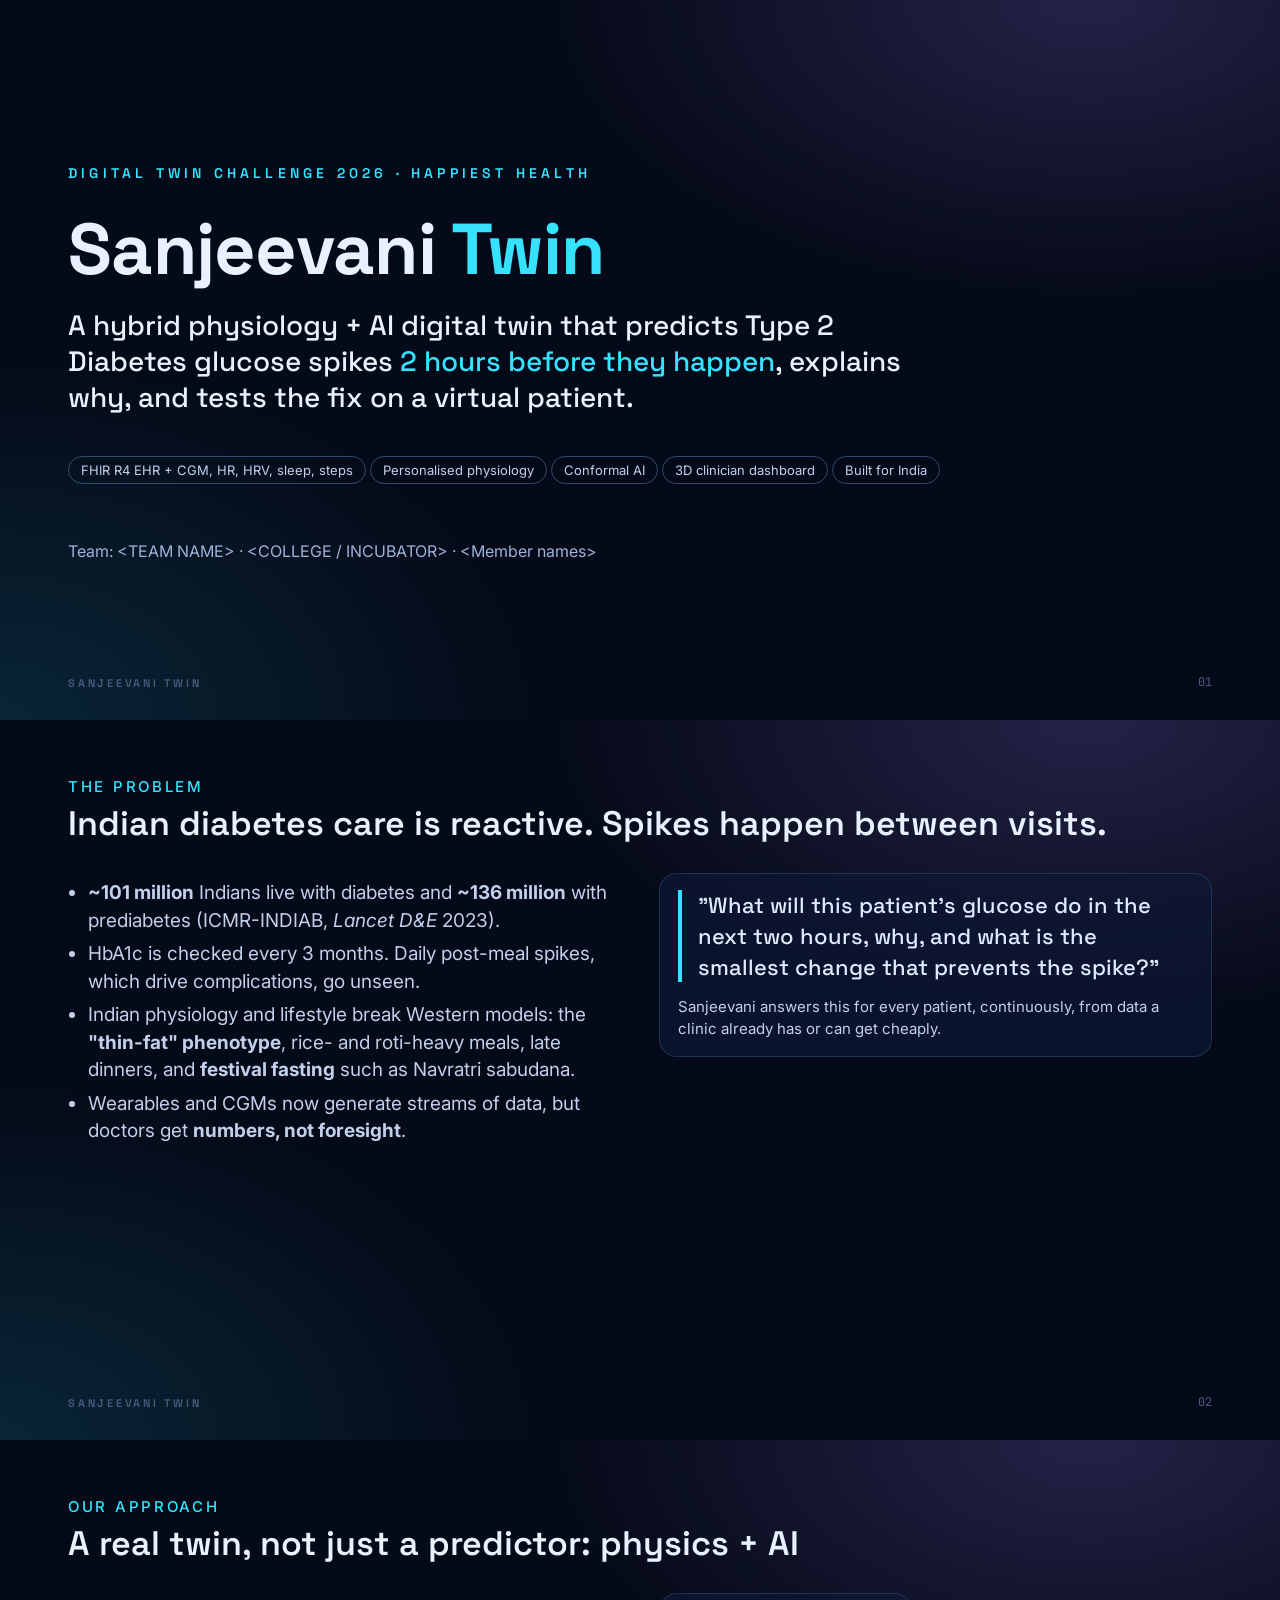
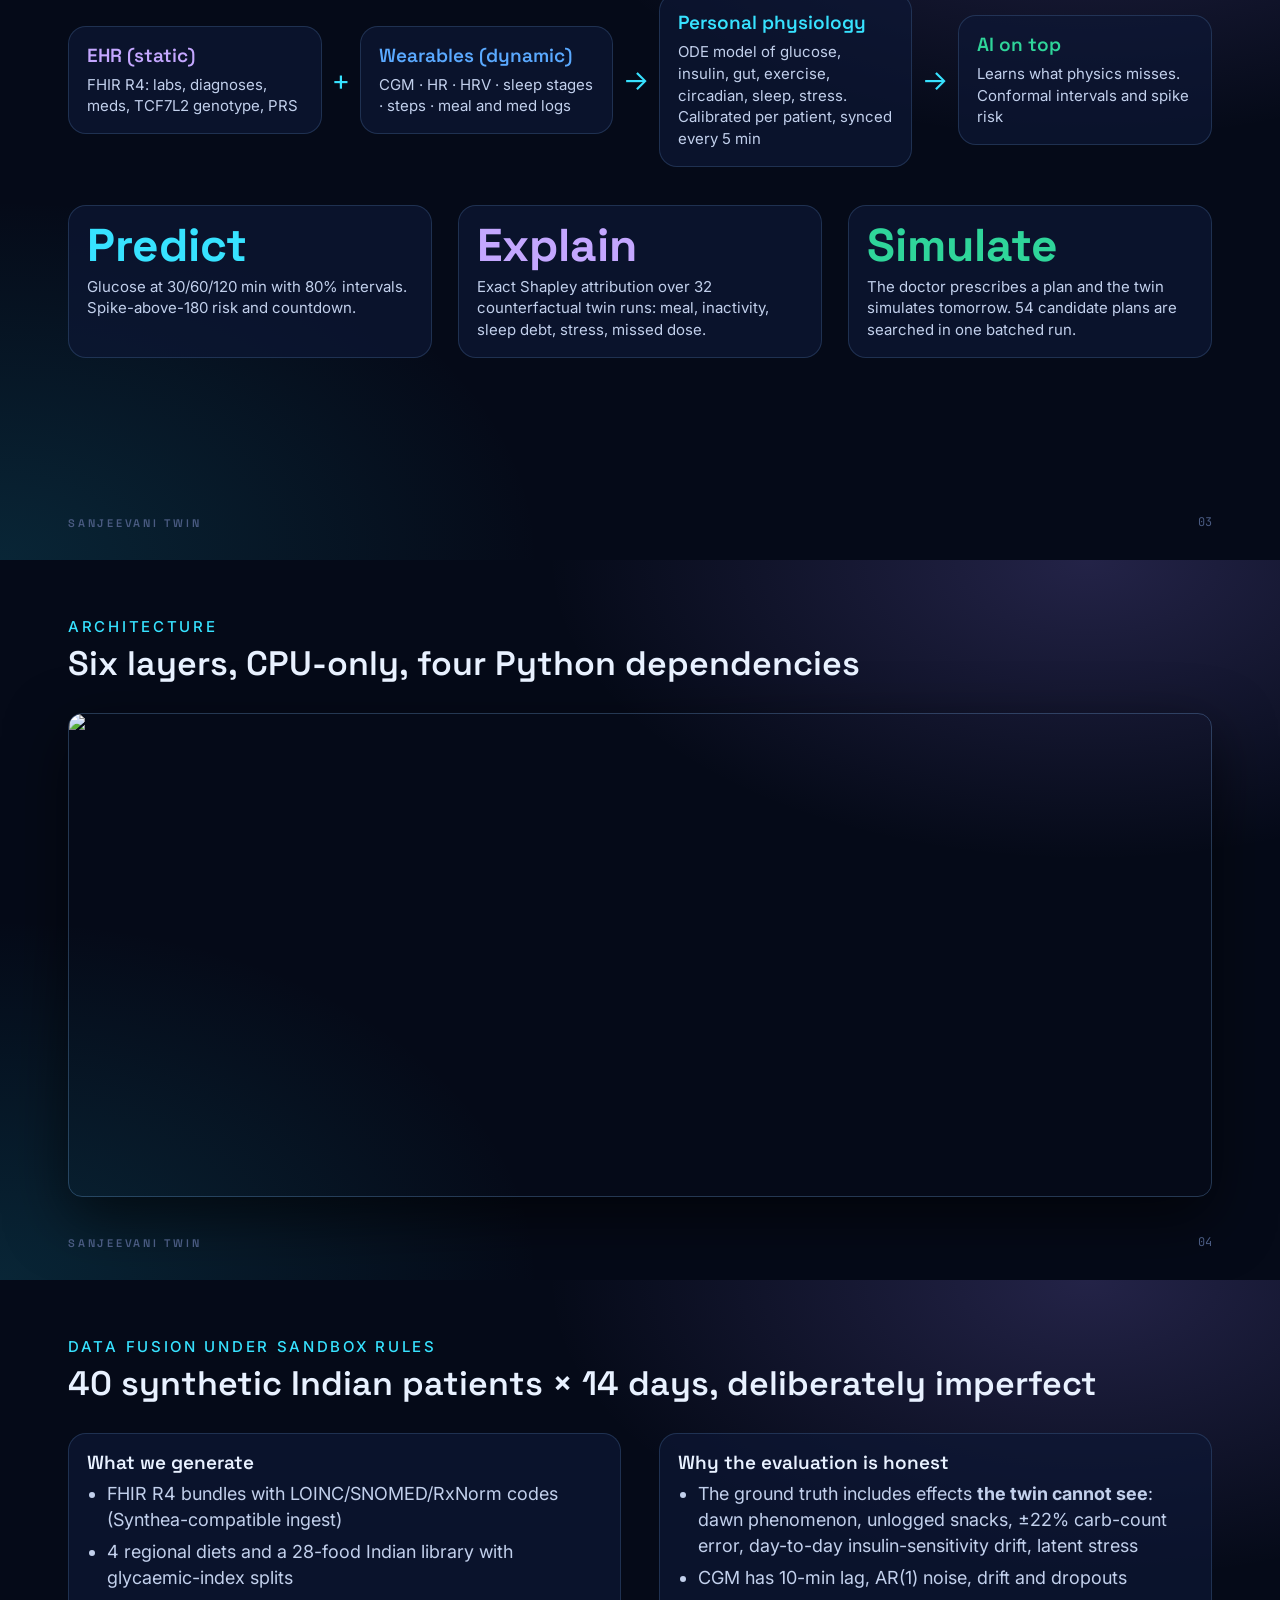
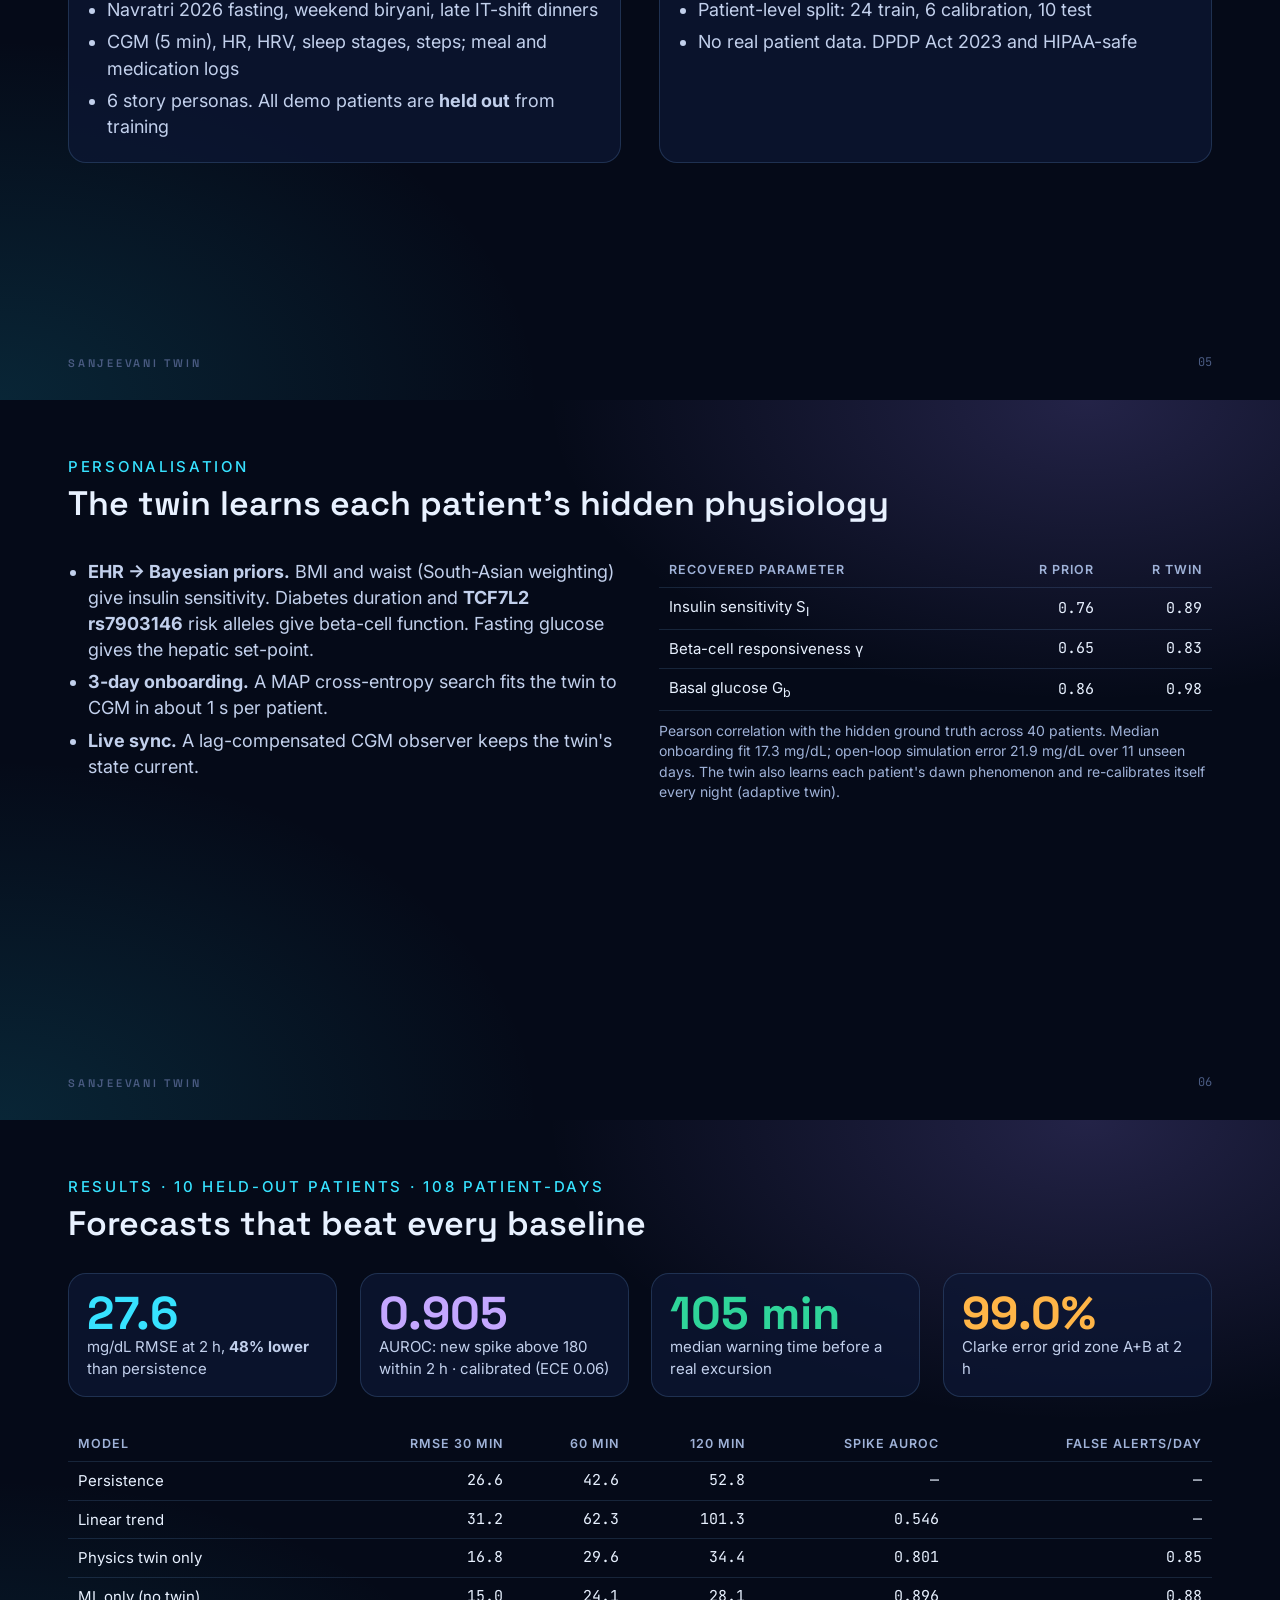
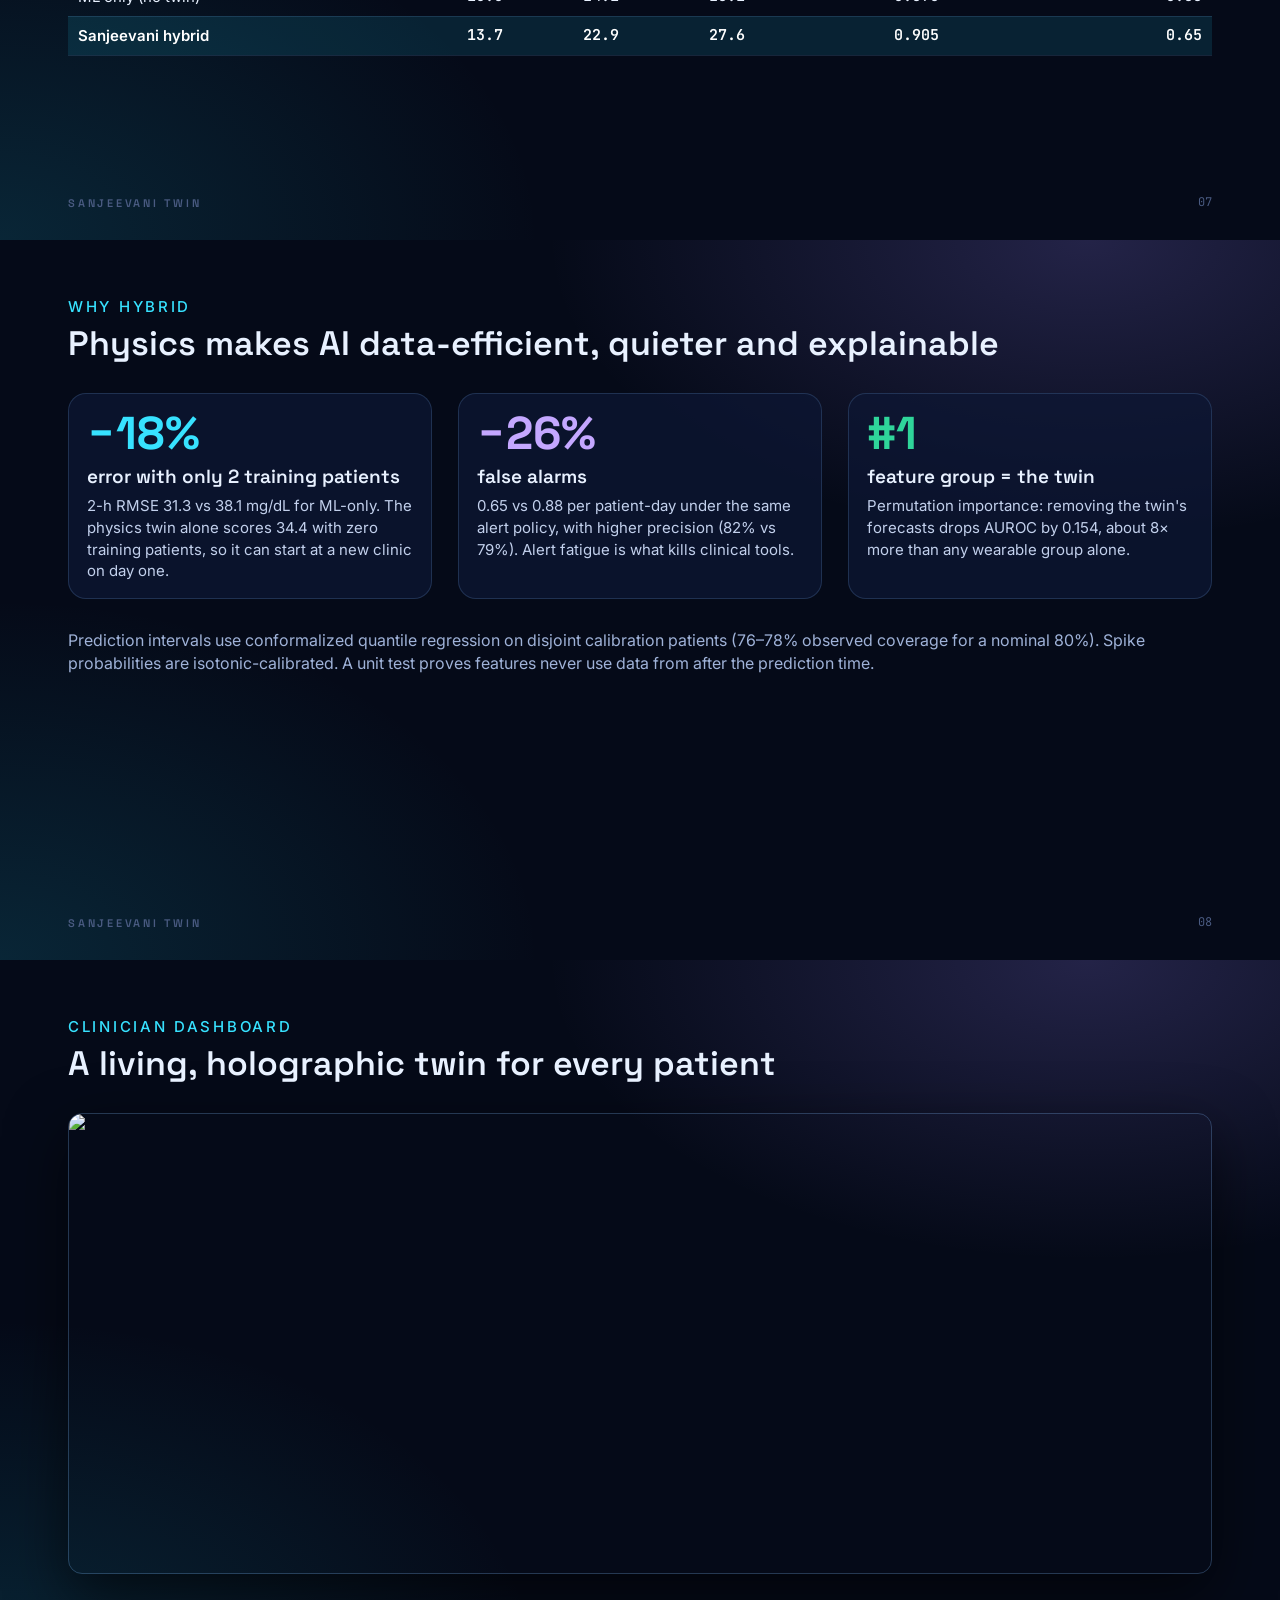
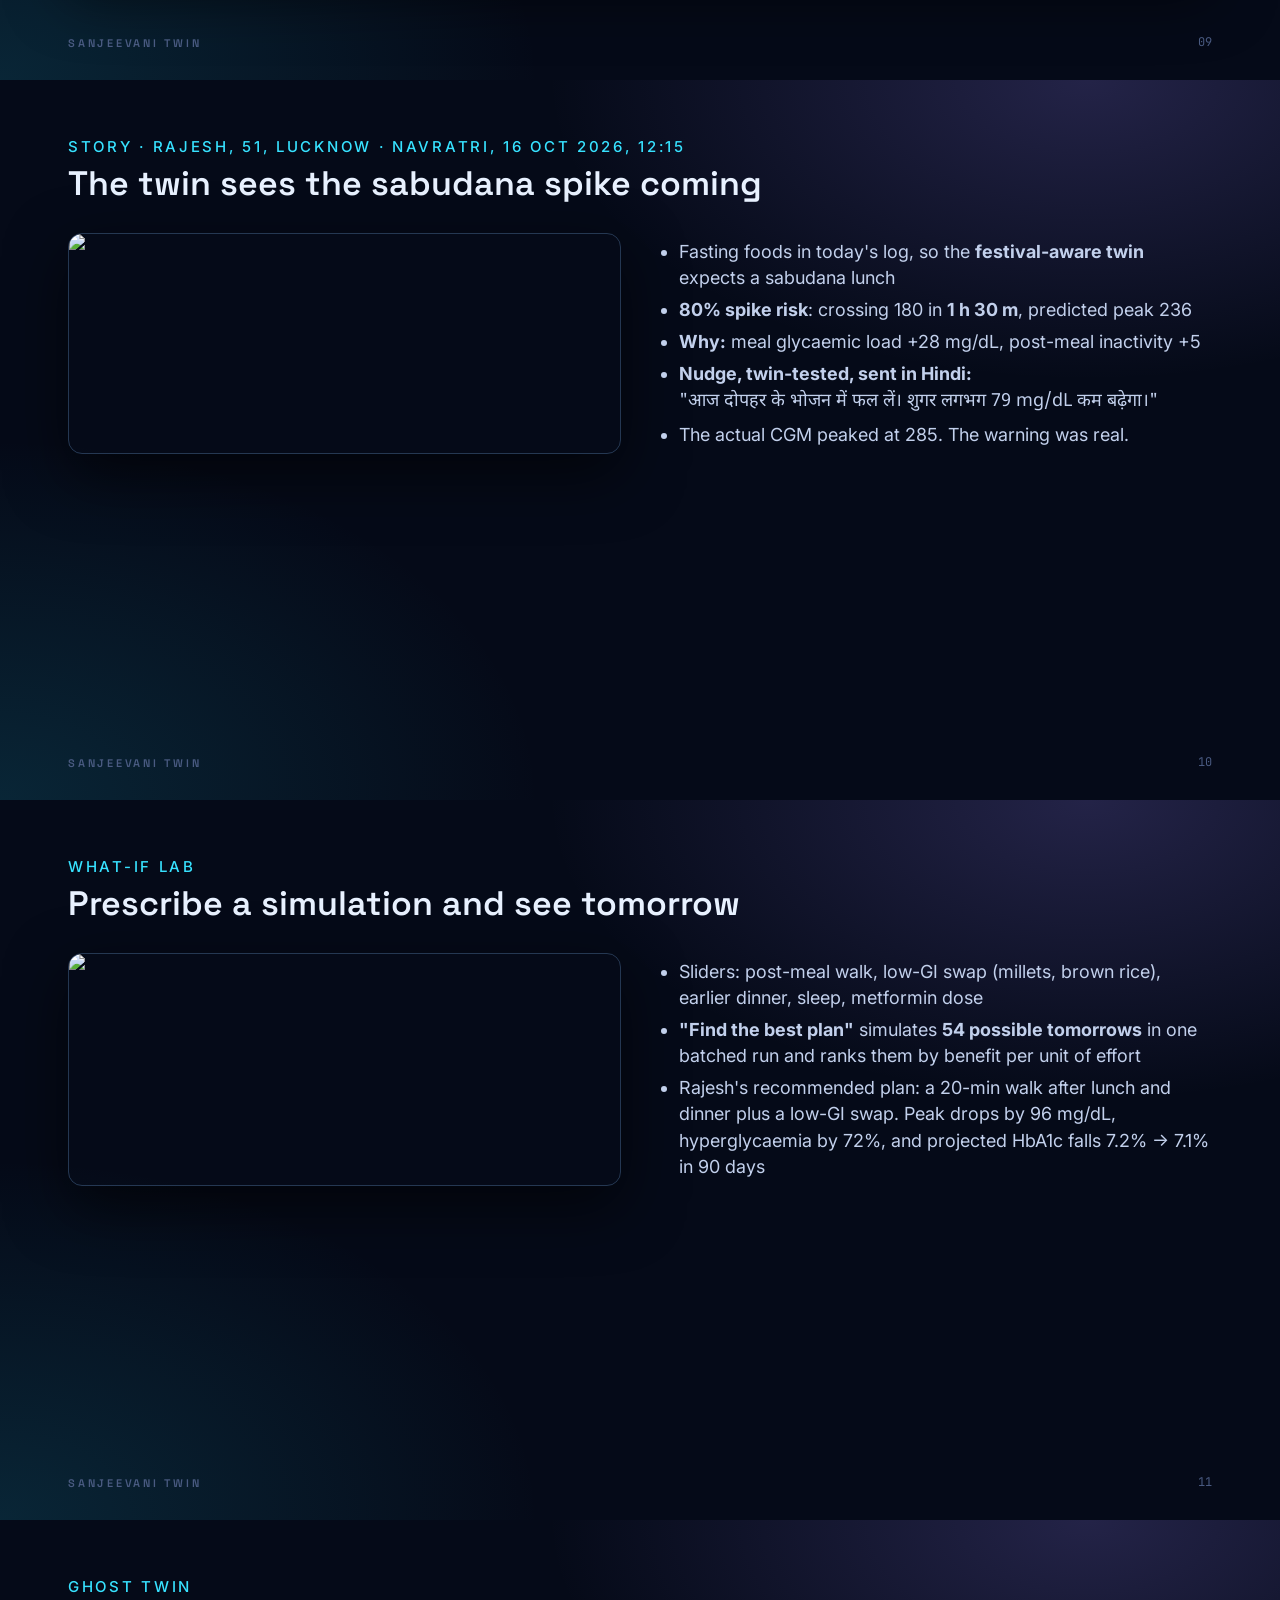
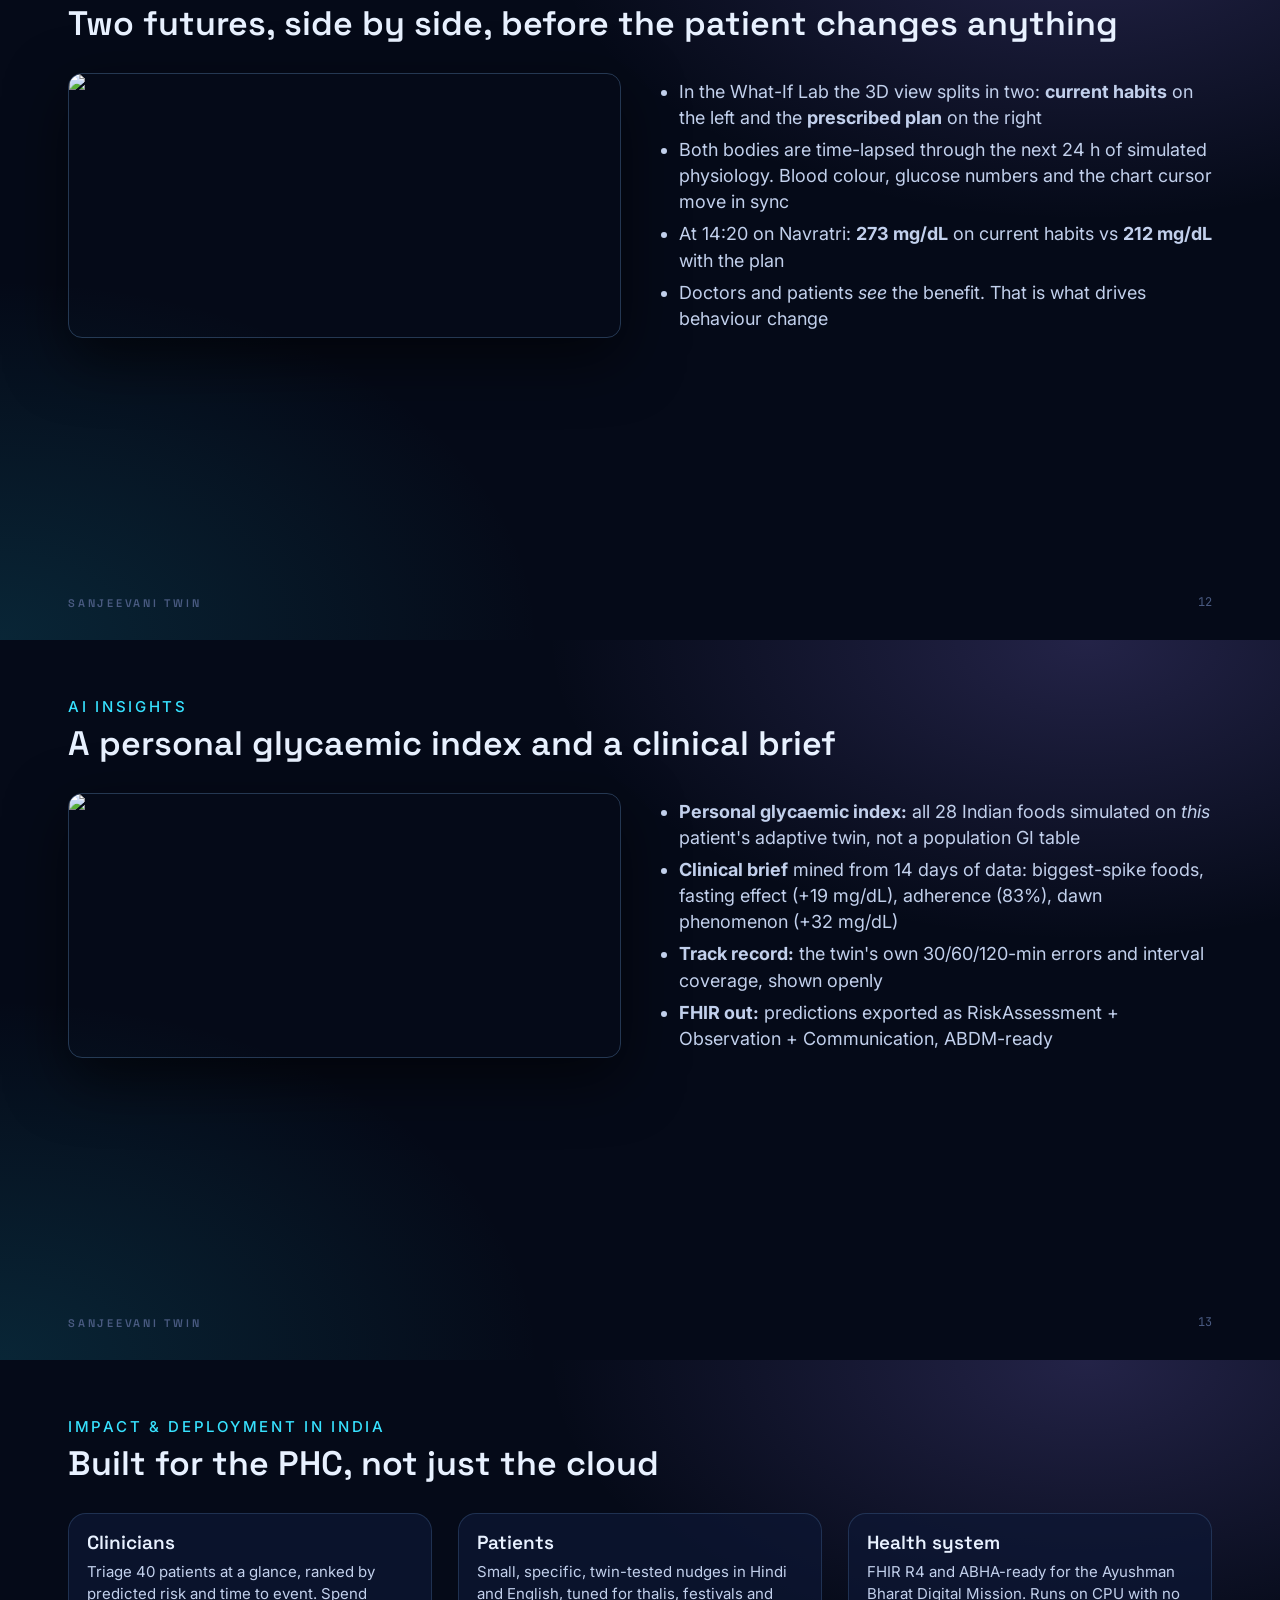
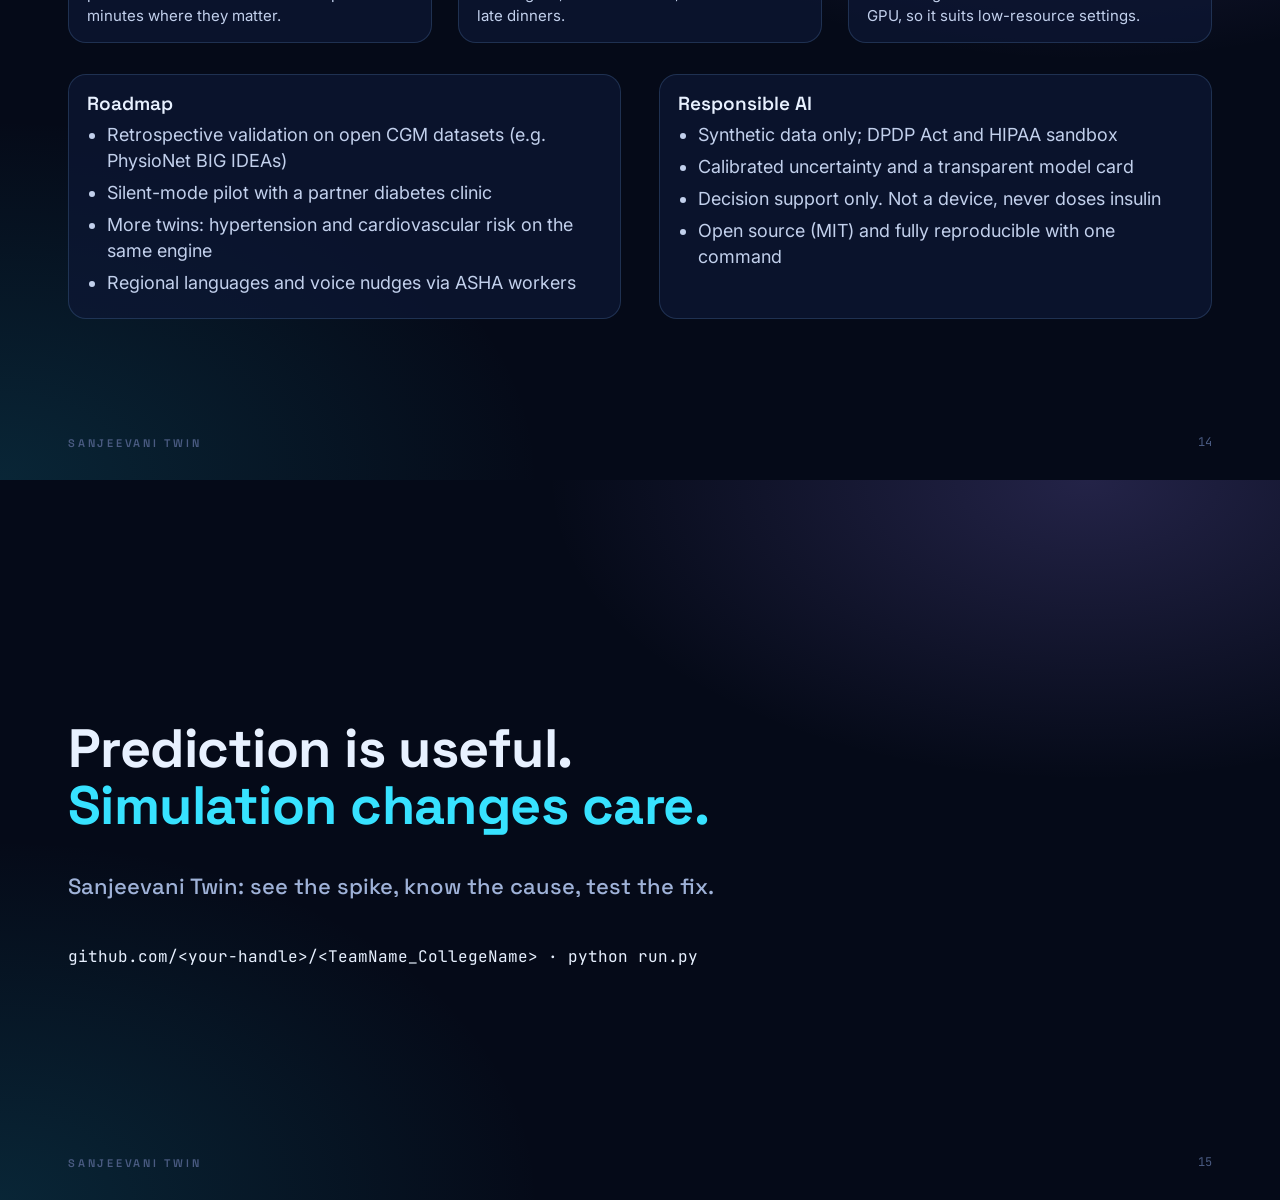
==== docs/src/presentation.html @ 16a36012 "Sanjeevani Twin: physiology twin, hybrid AI, 3D clinician dashboard, tests" ====
<!doctype html>
<html lang="en">
<head>
<meta charset="utf-8">
<title>Sanjeevani Twin: Presentation</title>
<link href="https://fonts.googleapis.com/css2?family=Inter:wght@400;500;600;700&family=Space+Grotesk:wght@400;500;600;700&family=JetBrains+Mono:wght@400;600&family=Noto+Sans+Devanagari:wght@500&display=swap" rel="stylesheet">
<style>
  @page { size: 338.67mm 190.5mm; margin: 0; }
  * { box-sizing: border-box; -webkit-print-color-adjust: exact; print-color-adjust: exact; }
  body { margin: 0; background: #050a18; color: #e8f1ff; font: 18px/1.45 Inter, sans-serif; }
  .slide { width: 338.67mm; height: 190.5mm; padding: 15mm 18mm 13mm; position: relative; overflow: hidden; page-break-after: always;
    background: radial-gradient(900px 500px at 85% 0%, rgba(143,124,240,.22), transparent 60%), radial-gradient(900px 600px at 0% 100%, rgba(26,163,192,.18), transparent 60%), #050a18; }
  .slide::after { content: attr(data-n); position: absolute; right: 18mm; bottom: 8mm; font: 12px "JetBrains Mono"; color: #4a5b82; }
  .slide::before { content: "SANJEEVANI TWIN"; position: absolute; left: 18mm; bottom: 8mm; font: 600 11px "Space Grotesk"; letter-spacing: .25em; color: #4a5b82; }
  h1 { font: 700 54px/1.05 "Space Grotesk"; margin: 0; letter-spacing: -.01em; }
  h2 { font: 600 34px/1.15 "Space Grotesk"; margin: 0 0 8mm; }
  h2 small { display: block; font: 500 15px Inter; color: #37e2ff; letter-spacing: .18em; text-transform: uppercase; margin-bottom: 8px; }
  .accent { color: #37e2ff; }
  .muted { color: #9fb2d8; }
  .grid2 { display: grid; grid-template-columns: 1fr 1fr; gap: 10mm; }
  .grid3 { display: grid; grid-template-columns: repeat(3, 1fr); gap: 7mm; }
  .grid4 { display: grid; grid-template-columns: repeat(4, 1fr); gap: 6mm; }
  .card { border: 1px solid rgba(130,190,255,.18); border-radius: 18px; padding: 16px 18px; background: rgba(13,24,54,.7); }
  .card h3 { margin: 0 0 6px; font: 600 19px "Space Grotesk"; }
  .card p { margin: 0; color: #c2d0ec; font-size: 15px; }
  .big { font: 700 46px/1 "Space Grotesk"; color: #37e2ff; }
  .big.p { color: #c4a7ff; } .big.g { color: #2fd59a; } .big.a { color: #ffb547; }
  ul.clean { margin: 0; padding-left: 20px; color: #c2d0ec; }
  ul.clean li { margin: 6px 0; }
  img.shot { width: 100%; border-radius: 14px; border: 1px solid rgba(130,190,255,.25); box-shadow: 0 20px 60px rgba(0,0,0,.6); display: block; }
  table { width: 100%; border-collapse: collapse; font-size: 15px; }
  th, td { padding: 8px 10px; border-bottom: 1px solid rgba(130,190,255,.15); text-align: right; }
  th:first-child, td:first-child { text-align: left; }
  th { color: #9fb2d8; font-weight: 600; font-size: 12.5px; letter-spacing: .08em; text-transform: uppercase; }
  td { font-family: "JetBrains Mono"; }
  td:first-child { font-family: Inter; }
  tr.ours td { background: rgba(26,163,192,.16); color: #fff; font-weight: 600; }
  .pill { display: inline-block; border: 1px solid rgba(130,190,255,.35); border-radius: 99px; padding: 4px 12px; font-size: 13px; margin: 3px 4px 3px 0; color: #c2d0ec; }
  .quote { font: 500 22px/1.4 "Space Grotesk"; border-left: 4px solid #37e2ff; padding-left: 16px; color: #dfe9ff; }
  .hi { font-family: "Noto Sans Devanagari"; }
  .flow { display: flex; align-items: center; gap: 10px; }
  .flow .card { flex: 1; }
  .flow .ar { color: #37e2ff; font-size: 28px; }
</style>
</head>
<body>

<section class="slide" data-n="01" style="display:flex;flex-direction:column;justify-content:center">
  <div class="muted" style="letter-spacing:.3em;font:600 14px 'Space Grotesk';color:#37e2ff">DIGITAL TWIN CHALLENGE 2026 · HAPPIEST HEALTH</div>
  <h1 style="margin-top:8mm;font-size:72px">Sanjeevani <span class="accent">Twin</span></h1>
  <div style="font:500 28px 'Space Grotesk';margin-top:5mm;max-width:230mm">A hybrid physiology + AI digital twin that predicts Type 2 Diabetes glucose spikes <span class="accent">2 hours before they happen</span>, explains why, and tests the fix on a virtual patient.</div>
  <div style="margin-top:10mm"><span class="pill">FHIR R4 EHR + CGM, HR, HRV, sleep, steps</span><span class="pill">Personalised physiology</span><span class="pill">Conformal AI</span><span class="pill">3D clinician dashboard</span><span class="pill">Built for India</span></div>
  <div class="muted" style="margin-top:14mm;font-size:16px">Team: &lt;TEAM NAME&gt; · &lt;COLLEGE / INCUBATOR&gt; · &lt;Member names&gt;</div>
</section>

<section class="slide" data-n="02">
  <h2><small>The problem</small>Indian diabetes care is reactive. Spikes happen between visits.</h2>
  <div class="grid2">
    <div>
      <ul class="clean" style="font-size:19px">
        <li><b>~101 million</b> Indians live with diabetes and <b>~136 million</b> with prediabetes (ICMR-INDIAB, <i>Lancet D&amp;E</i> 2023).</li>
        <li>HbA1c is checked every 3 months. Daily post-meal spikes, which drive complications, go unseen.</li>
        <li>Indian physiology and lifestyle break Western models: the <b>"thin-fat" phenotype</b>, rice- and roti-heavy meals, late dinners, and <b>festival fasting</b> such as Navratri sabudana.</li>
        <li>Wearables and CGMs now generate streams of data, but doctors get <b>numbers, not foresight</b>.</li>
      </ul>
    </div>
    <div class="card" style="align-self:start">
      <div class="quote">"What will this patient's glucose do in the next two hours, why, and what is the smallest change that prevents the spike?"</div>
      <p style="margin-top:14px">Sanjeevani answers this for every patient, continuously, from data a clinic already has or can get cheaply.</p>
    </div>
  </div>
</section>

<section class="slide" data-n="03">
  <h2><small>Our approach</small>A real twin, not just a predictor: physics + AI</h2>
  <div class="flow">
    <div class="card"><h3 style="color:#c4a7ff">EHR (static)</h3><p>FHIR R4: labs, diagnoses, meds, TCF7L2 genotype, PRS</p></div><div class="ar">+</div>
    <div class="card"><h3 style="color:#5aa9ff">Wearables (dynamic)</h3><p>CGM · HR · HRV · sleep stages · steps · meal and med logs</p></div><div class="ar">→</div>
    <div class="card"><h3 style="color:#37e2ff">Personal physiology</h3><p>ODE model of glucose, insulin, gut, exercise, circadian, sleep, stress. Calibrated per patient, synced every 5 min</p></div><div class="ar">→</div>
    <div class="card"><h3 style="color:#2fd59a">AI on top</h3><p>Learns what physics misses. Conformal intervals and spike risk</p></div>
  </div>
  <div class="grid3" style="margin-top:10mm">
    <div class="card"><div class="big">Predict</div><p style="margin-top:8px">Glucose at 30/60/120 min with 80% intervals. Spike-above-180 risk and countdown.</p></div>
    <div class="card"><div class="big p">Explain</div><p style="margin-top:8px">Exact Shapley attribution over 32 counterfactual twin runs: meal, inactivity, sleep debt, stress, missed dose.</p></div>
    <div class="card"><div class="big g">Simulate</div><p style="margin-top:8px">The doctor prescribes a plan and the twin simulates tomorrow. 54 candidate plans are searched in one batched run.</p></div>
  </div>
</section>

<section class="slide" data-n="04">
  <h2><small>Architecture</small>Six layers, CPU-only, four Python dependencies</h2>
  <img class="shot" src="../images/architecture.png" style="height:128mm;width:auto;margin:0 auto">
</section>

<section class="slide" data-n="05">
  <h2><small>Data fusion under sandbox rules</small>40 synthetic Indian patients × 14 days, deliberately imperfect</h2>
  <div class="grid2">
    <div class="card"><h3>What we generate</h3><ul class="clean">
      <li>FHIR R4 bundles with LOINC/SNOMED/RxNorm codes (Synthea-compatible ingest)</li>
      <li>4 regional diets and a 28-food Indian library with glycaemic-index splits</li>
      <li>Navratri 2026 fasting, weekend biryani, late IT-shift dinners</li>
      <li>CGM (5 min), HR, HRV, sleep stages, steps; meal and medication logs</li>
      <li>6 story personas. All demo patients are <b>held out</b> from training</li></ul></div>
    <div class="card"><h3>Why the evaluation is honest</h3><ul class="clean">
      <li>The ground truth includes effects <b>the twin cannot see</b>: dawn phenomenon, unlogged snacks, ±22% carb-count error, day-to-day insulin-sensitivity drift, latent stress</li>
      <li>CGM has 10-min lag, AR(1) noise, drift and dropouts</li>
      <li>Patient-level split: 24 train, 6 calibration, 10 test</li>
      <li>No real patient data. DPDP Act 2023 and HIPAA-safe</li></ul></div>
  </div>
</section>

<section class="slide" data-n="06">
  <h2><small>Personalisation</small>The twin learns each patient's hidden physiology</h2>
  <div class="grid2">
    <div>
      <ul class="clean" style="font-size:18px">
        <li><b>EHR → Bayesian priors.</b> BMI and waist (South-Asian weighting) give insulin sensitivity. Diabetes duration and <b>TCF7L2 rs7903146</b> risk alleles give beta-cell function. Fasting glucose gives the hepatic set-point.</li>
        <li><b>3-day onboarding.</b> A MAP cross-entropy search fits the twin to CGM in about 1 s per patient.</li>
        <li><b>Live sync.</b> A lag-compensated CGM observer keeps the twin's state current.</li>
      </ul>
    </div>
    <div>
      <table><thead><tr><th>Recovered parameter</th><th>r prior</th><th>r twin</th></tr></thead><tbody>
        <tr><td>Insulin sensitivity S<sub>I</sub></td><td>0.76</td><td>0.89</td></tr>
        <tr><td>Beta-cell responsiveness γ</td><td>0.65</td><td>0.83</td></tr>
        <tr><td>Basal glucose G<sub>b</sub></td><td>0.86</td><td>0.98</td></tr></tbody></table>
      <p class="muted" style="font-size:14px;margin-top:10px">Pearson correlation with the hidden ground truth across 40 patients. Median onboarding fit 17.3 mg/dL; open-loop simulation error 21.9 mg/dL over 11 unseen days. The twin also learns each patient's dawn phenomenon and re-calibrates itself every night (adaptive twin).</p>
    </div>
  </div>
</section>

<section class="slide" data-n="07">
  <h2><small>Results · 10 held-out patients · 108 patient-days</small>Forecasts that beat every baseline</h2>
  <div class="grid4" style="margin-bottom:8mm">
    <div class="card"><div class="big">27.6</div><p>mg/dL RMSE at 2 h, <b>48% lower</b> than persistence</p></div>
    <div class="card"><div class="big p">0.905</div><p>AUROC: new spike above 180 within 2 h · calibrated (ECE 0.06)</p></div>
    <div class="card"><div class="big g">105 min</div><p>median warning time before a real excursion</p></div>
    <div class="card"><div class="big a">99.0%</div><p>Clarke error grid zone A+B at 2 h</p></div>
  </div>
  <table><thead><tr><th>Model</th><th>RMSE 30 min</th><th>60 min</th><th>120 min</th><th>Spike AUROC</th><th>False alerts/day</th></tr></thead><tbody>
    <tr><td>Persistence</td><td>26.6</td><td>42.6</td><td>52.8</td><td>—</td><td>—</td></tr>
    <tr><td>Linear trend</td><td>31.2</td><td>62.3</td><td>101.3</td><td>0.546</td><td>—</td></tr>
    <tr><td>Physics twin only</td><td>16.8</td><td>29.6</td><td>34.4</td><td>0.801</td><td>0.85</td></tr>
    <tr><td>ML only (no twin)</td><td>15.0</td><td>24.1</td><td>28.1</td><td>0.896</td><td>0.88</td></tr>
    <tr class="ours"><td>Sanjeevani hybrid</td><td>13.7</td><td>22.9</td><td>27.6</td><td>0.905</td><td>0.65</td></tr></tbody></table>
</section>

<section class="slide" data-n="08">
  <h2><small>Why hybrid</small>Physics makes AI data-efficient, quieter and explainable</h2>
  <div class="grid3">
    <div class="card"><div class="big">−18%</div><h3 style="margin-top:8px">error with only 2 training patients</h3><p>2-h RMSE 31.3 vs 38.1 mg/dL for ML-only. The physics twin alone scores 34.4 with zero training patients, so it can start at a new clinic on day one.</p></div>
    <div class="card"><div class="big p">−26%</div><h3 style="margin-top:8px">false alarms</h3><p>0.65 vs 0.88 per patient-day under the same alert policy, with higher precision (82% vs 79%). Alert fatigue is what kills clinical tools.</p></div>
    <div class="card"><div class="big g">#1</div><h3 style="margin-top:8px">feature group = the twin</h3><p>Permutation importance: removing the twin's forecasts drops AUROC by 0.154, about 8× more than any wearable group alone.</p></div>
  </div>
  <p class="muted" style="margin-top:8mm;font-size:16px">Prediction intervals use conformalized quantile regression on disjoint calibration patients (76–78% observed coverage for a nominal 80%). Spike probabilities are isotonic-calibrated. A unit test proves features never use data from after the prediction time.</p>
</section>

<section class="slide" data-n="09">
  <h2><small>Clinician dashboard</small>A living, holographic twin for every patient</h2>
  <img class="shot" src="../images/dashboard.png" style="height:122mm;width:auto;margin:0 auto">
</section>

<section class="slide" data-n="10">
  <h2><small>Story · Rajesh, 51, Lucknow · Navratri, 16 Oct 2026, 12:15</small>The twin sees the sabudana spike coming</h2>
  <div class="grid2">
    <img class="shot" src="../images/forecast_crop.png">
    <div><ul class="clean" style="font-size:18px">
      <li>Fasting foods in today's log, so the <b>festival-aware twin</b> expects a sabudana lunch</li>
      <li><b>80% spike risk</b>: crossing 180 in <b>1 h 30 m</b>, predicted peak 236</li>
      <li><b>Why:</b> meal glycaemic load +28 mg/dL, post-meal inactivity +5</li>
      <li><b>Nudge, twin-tested, sent in Hindi:</b><br><span class="hi">"आज दोपहर के भोजन में फल लें। शुगर लगभग 79 mg/dL कम बढ़ेगा।"</span></li>
      <li>The actual CGM peaked at 285. The warning was real.</li></ul></div>
  </div>
</section>

<section class="slide" data-n="11">
  <h2><small>What-If Lab</small>Prescribe a simulation and see tomorrow</h2>
  <div class="grid2">
    <img class="shot" src="../images/whatif_crop.png">
    <div><ul class="clean" style="font-size:18px">
      <li>Sliders: post-meal walk, low-GI swap (millets, brown rice), earlier dinner, sleep, metformin dose</li>
      <li><b>"Find the best plan"</b> simulates <b>54 possible tomorrows</b> in one batched run and ranks them by benefit per unit of effort</li>
      <li>Rajesh's recommended plan: a 20-min walk after lunch and dinner plus a low-GI swap. Peak drops by 96 mg/dL, hyperglycaemia by 72%, and projected HbA1c falls 7.2% → 7.1% in 90 days</li></ul></div>
  </div>
</section>

<section class="slide" data-n="12">
  <h2><small>Ghost twin</small>Two futures, side by side, before the patient changes anything</h2>
  <div class="grid2">
    <img class="shot" src="../images/ghost.png">
    <div><ul class="clean" style="font-size:18px">
      <li>In the What-If Lab the 3D view splits in two: <b>current habits</b> on the left and the <b>prescribed plan</b> on the right</li>
      <li>Both bodies are time-lapsed through the next 24 h of simulated physiology. Blood colour, glucose numbers and the chart cursor move in sync</li>
      <li>At 14:20 on Navratri: <b>273 mg/dL</b> on current habits vs <b>212 mg/dL</b> with the plan</li>
      <li>Doctors and patients <i>see</i> the benefit. That is what drives behaviour change</li></ul></div>
  </div>
</section>

<section class="slide" data-n="13">
  <h2><small>AI insights</small>A personal glycaemic index and a clinical brief</h2>
  <div class="grid2">
    <img class="shot" src="../images/insights_crop.png">
    <div><ul class="clean" style="font-size:18px">
      <li><b>Personal glycaemic index:</b> all 28 Indian foods simulated on <i>this</i> patient's adaptive twin, not a population GI table</li>
      <li><b>Clinical brief</b> mined from 14 days of data: biggest-spike foods, fasting effect (+19 mg/dL), adherence (83%), dawn phenomenon (+32 mg/dL)</li>
      <li><b>Track record:</b> the twin's own 30/60/120-min errors and interval coverage, shown openly</li>
      <li><b>FHIR out:</b> predictions exported as RiskAssessment + Observation + Communication, ABDM-ready</li></ul></div>
  </div>
</section>

<section class="slide" data-n="14">
  <h2><small>Impact &amp; deployment in India</small>Built for the PHC, not just the cloud</h2>
  <div class="grid3">
    <div class="card"><h3>Clinicians</h3><p>Triage 40 patients at a glance, ranked by predicted risk and time to event. Spend minutes where they matter.</p></div>
    <div class="card"><h3>Patients</h3><p>Small, specific, twin-tested nudges in Hindi and English, tuned for thalis, festivals and late dinners.</p></div>
    <div class="card"><h3>Health system</h3><p>FHIR R4 and ABHA-ready for the Ayushman Bharat Digital Mission. Runs on CPU with no GPU, so it suits low-resource settings.</p></div>
  </div>
  <div class="grid2" style="margin-top:8mm">
    <div class="card"><h3>Roadmap</h3><ul class="clean"><li>Retrospective validation on open CGM datasets (e.g. PhysioNet BIG IDEAs)</li><li>Silent-mode pilot with a partner diabetes clinic</li><li>More twins: hypertension and cardiovascular risk on the same engine</li><li>Regional languages and voice nudges via ASHA workers</li></ul></div>
    <div class="card"><h3>Responsible AI</h3><ul class="clean"><li>Synthetic data only; DPDP Act and HIPAA sandbox</li><li>Calibrated uncertainty and a transparent model card</li><li>Decision support only. Not a device, never doses insulin</li><li>Open source (MIT) and fully reproducible with one command</li></ul></div>
  </div>
</section>

<section class="slide" data-n="15" style="display:flex;flex-direction:column;justify-content:center">
  <h1>Prediction is useful.<br><span class="accent">Simulation changes care.</span></h1>
  <div style="font:500 22px 'Space Grotesk';margin-top:10mm" class="muted">Sanjeevani Twin: see the spike, know the cause, test the fix.</div>
  <div style="margin-top:12mm;font:16px 'JetBrains Mono'">github.com/&lt;your-handle&gt;/&lt;TeamName_CollegeName&gt; · python run.py</div>
</section>

</body>
</html>
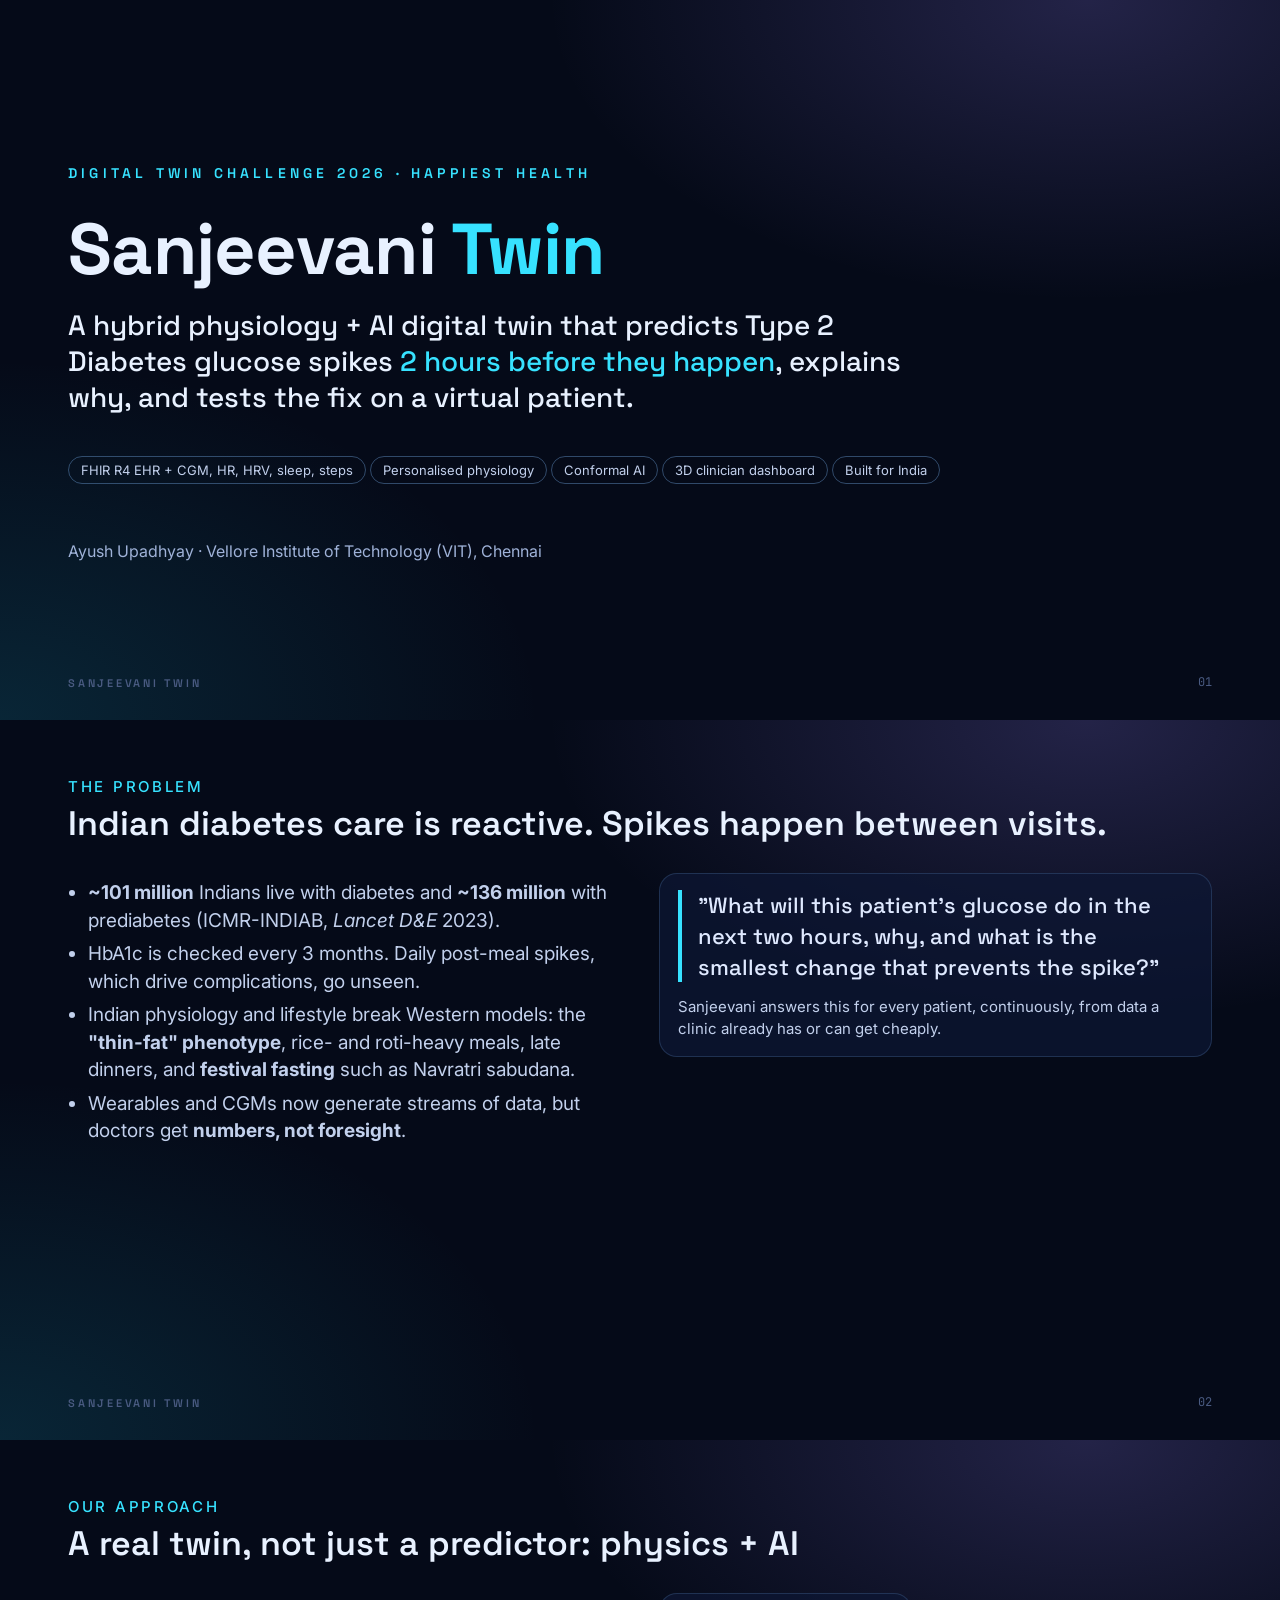
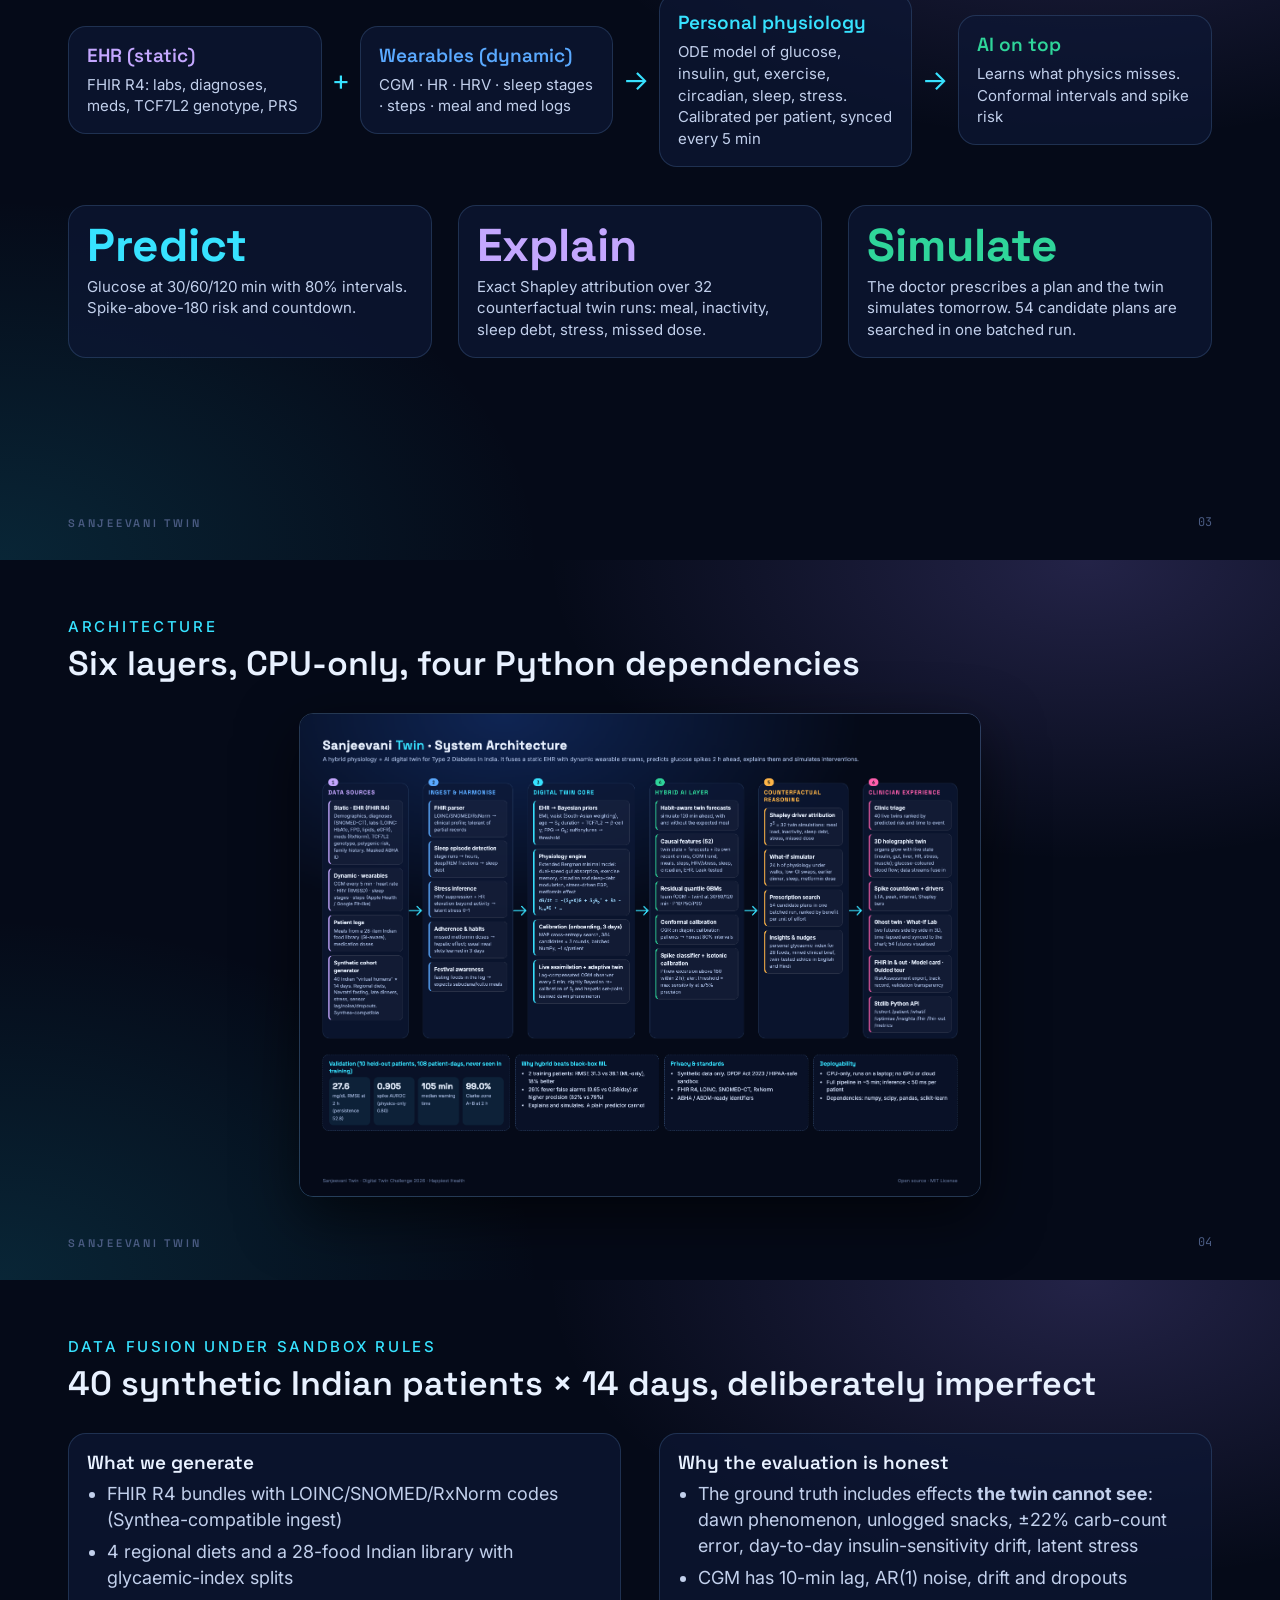
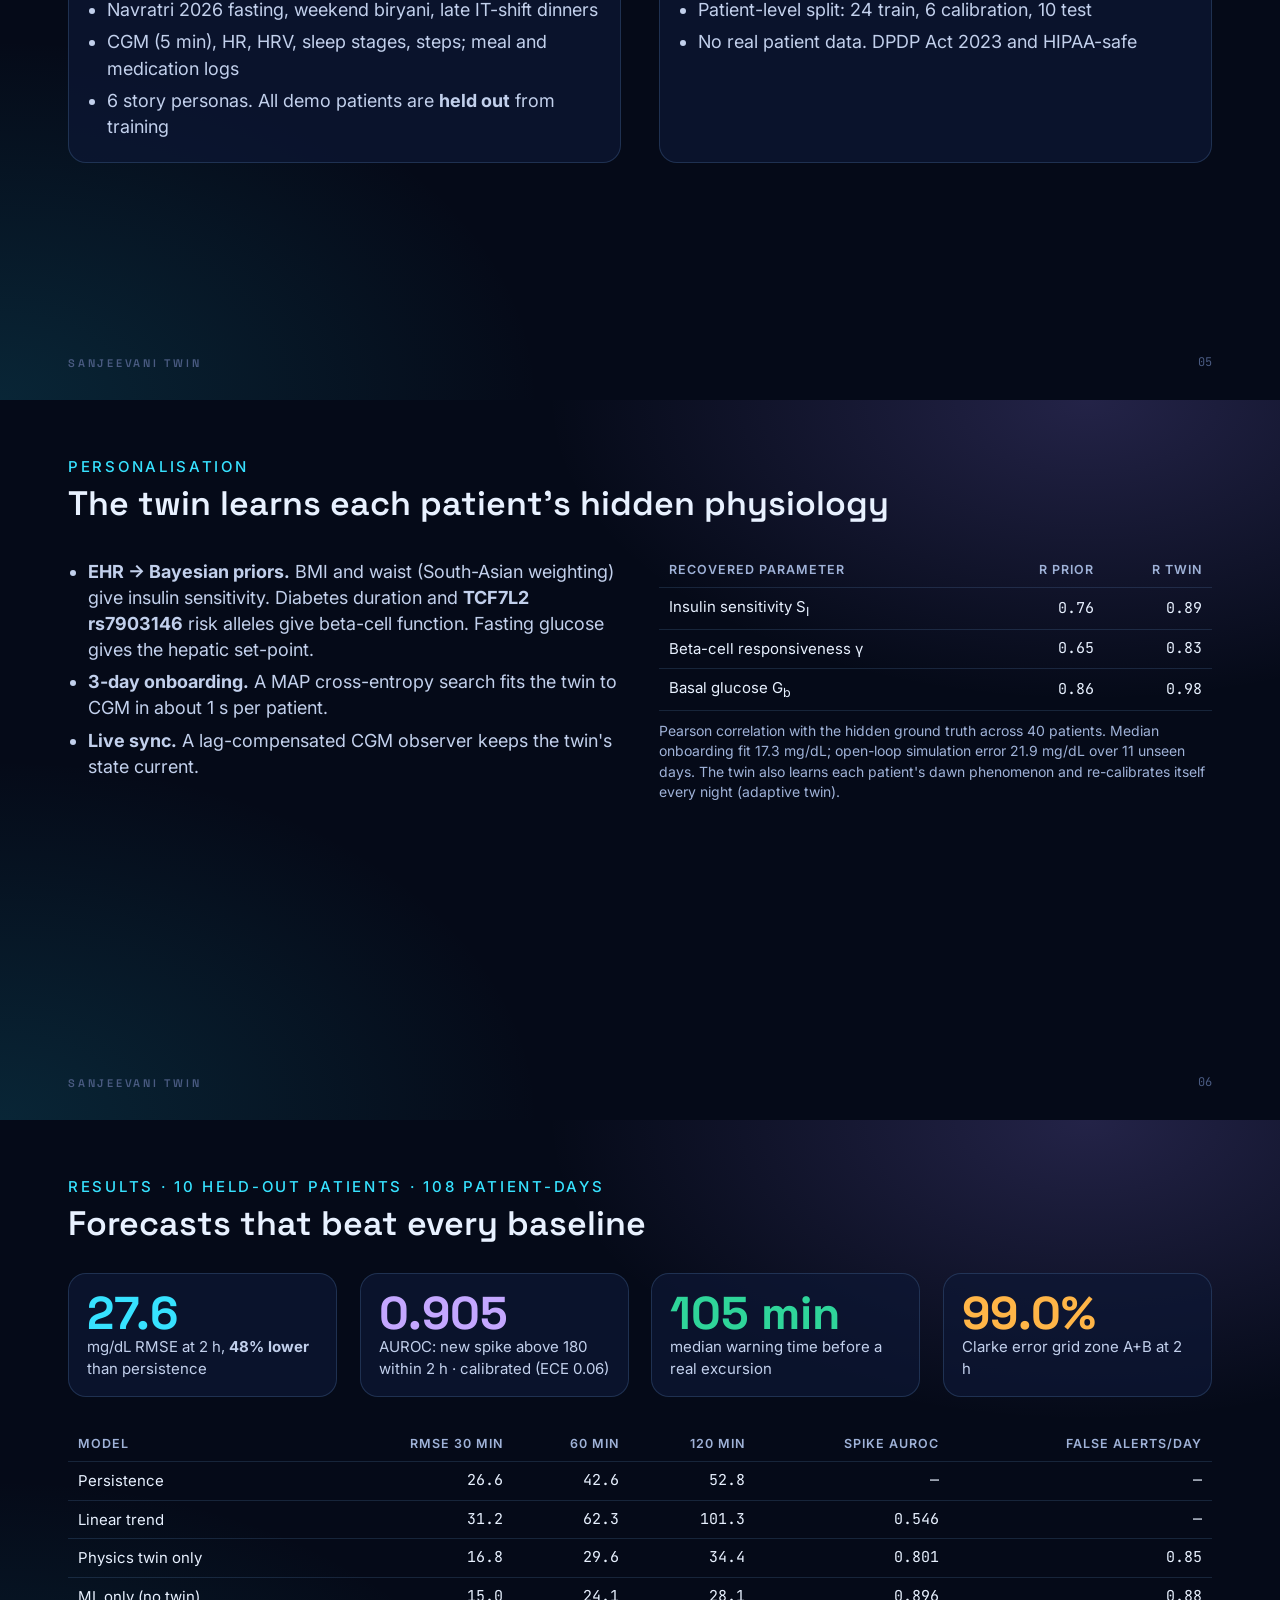
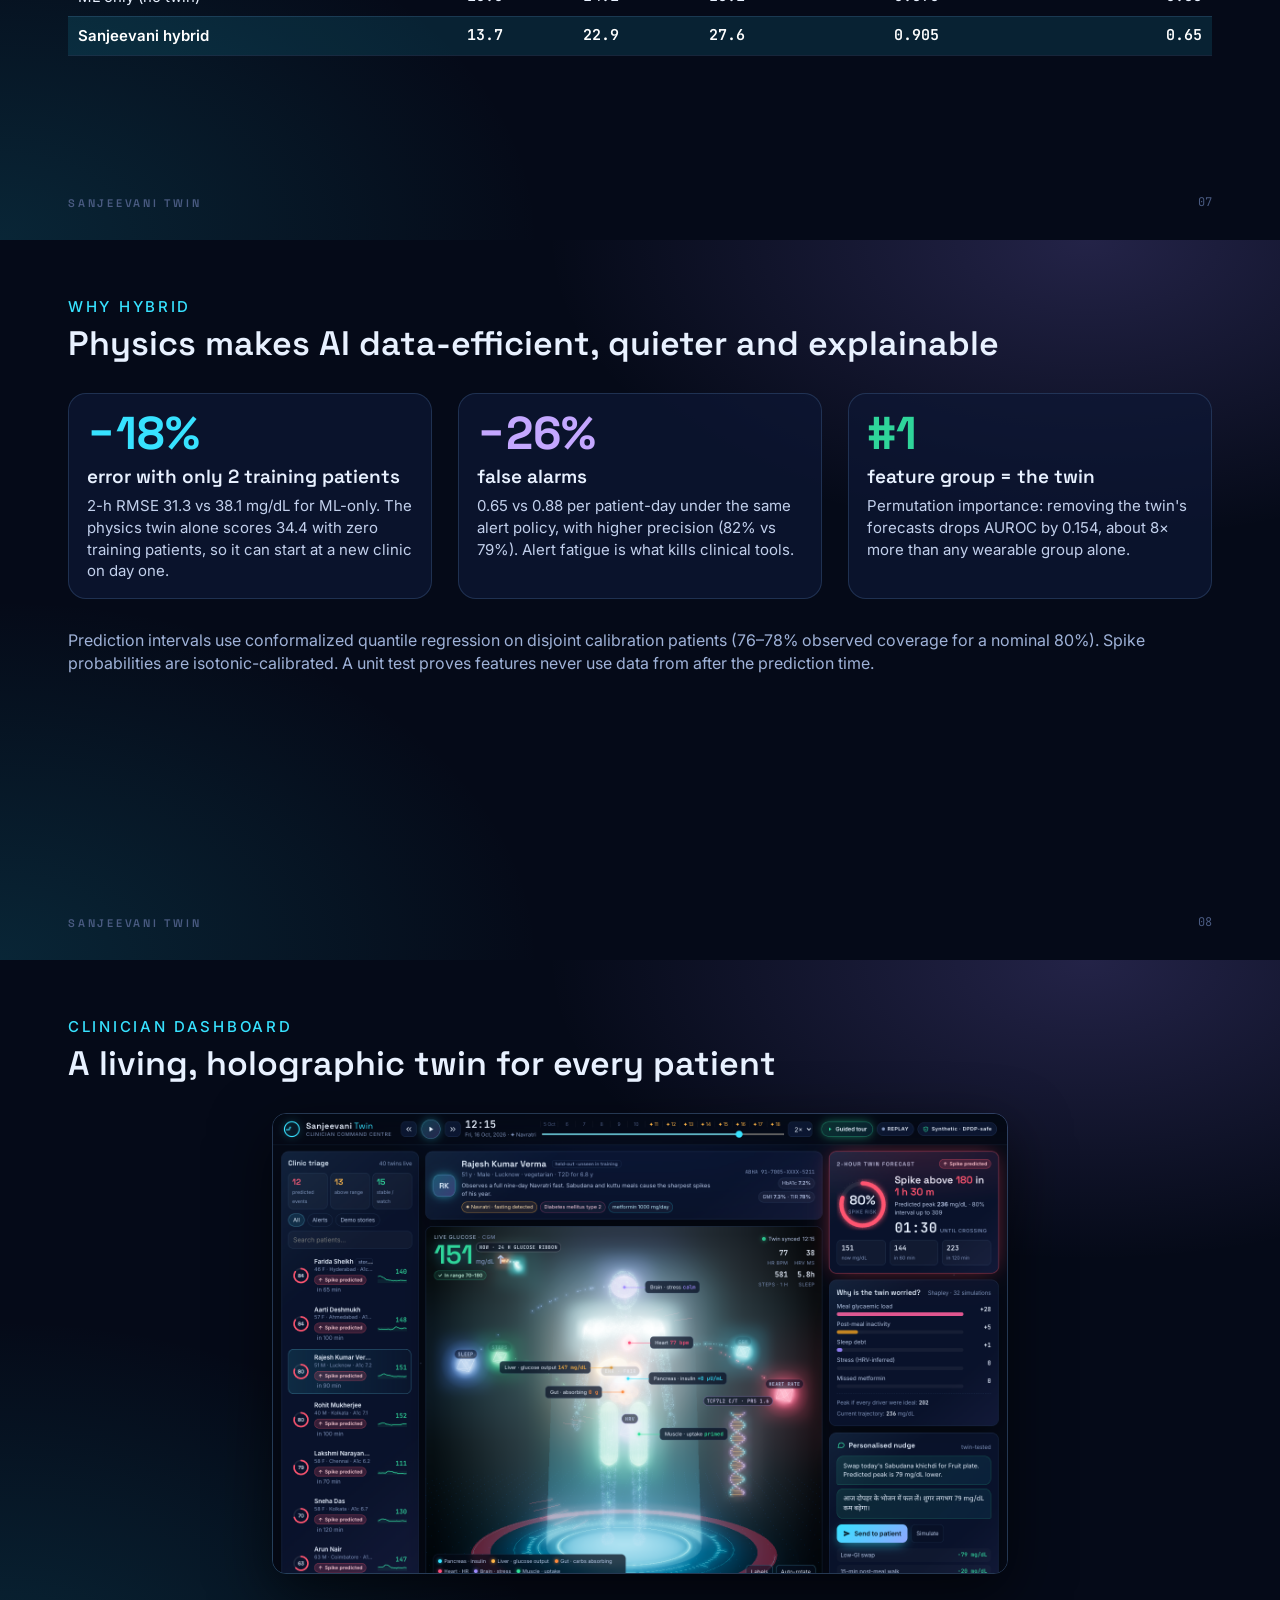
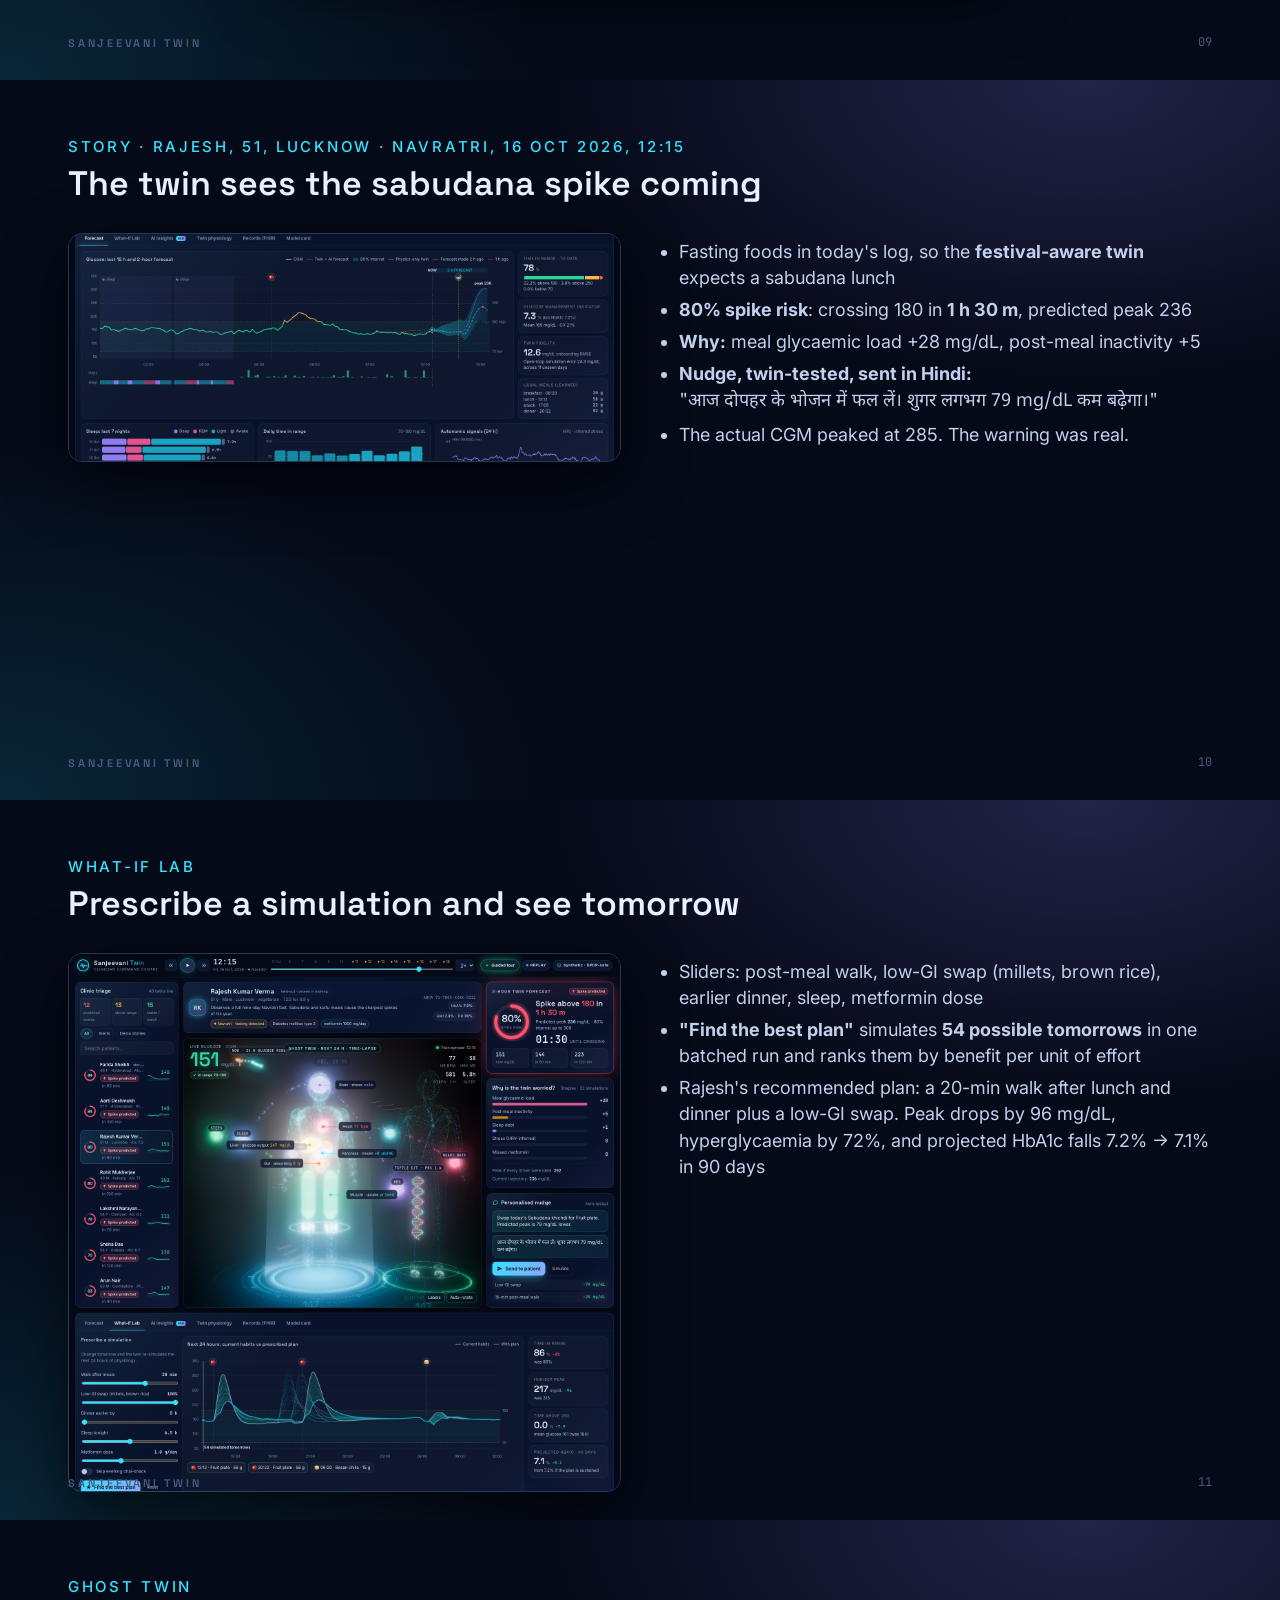
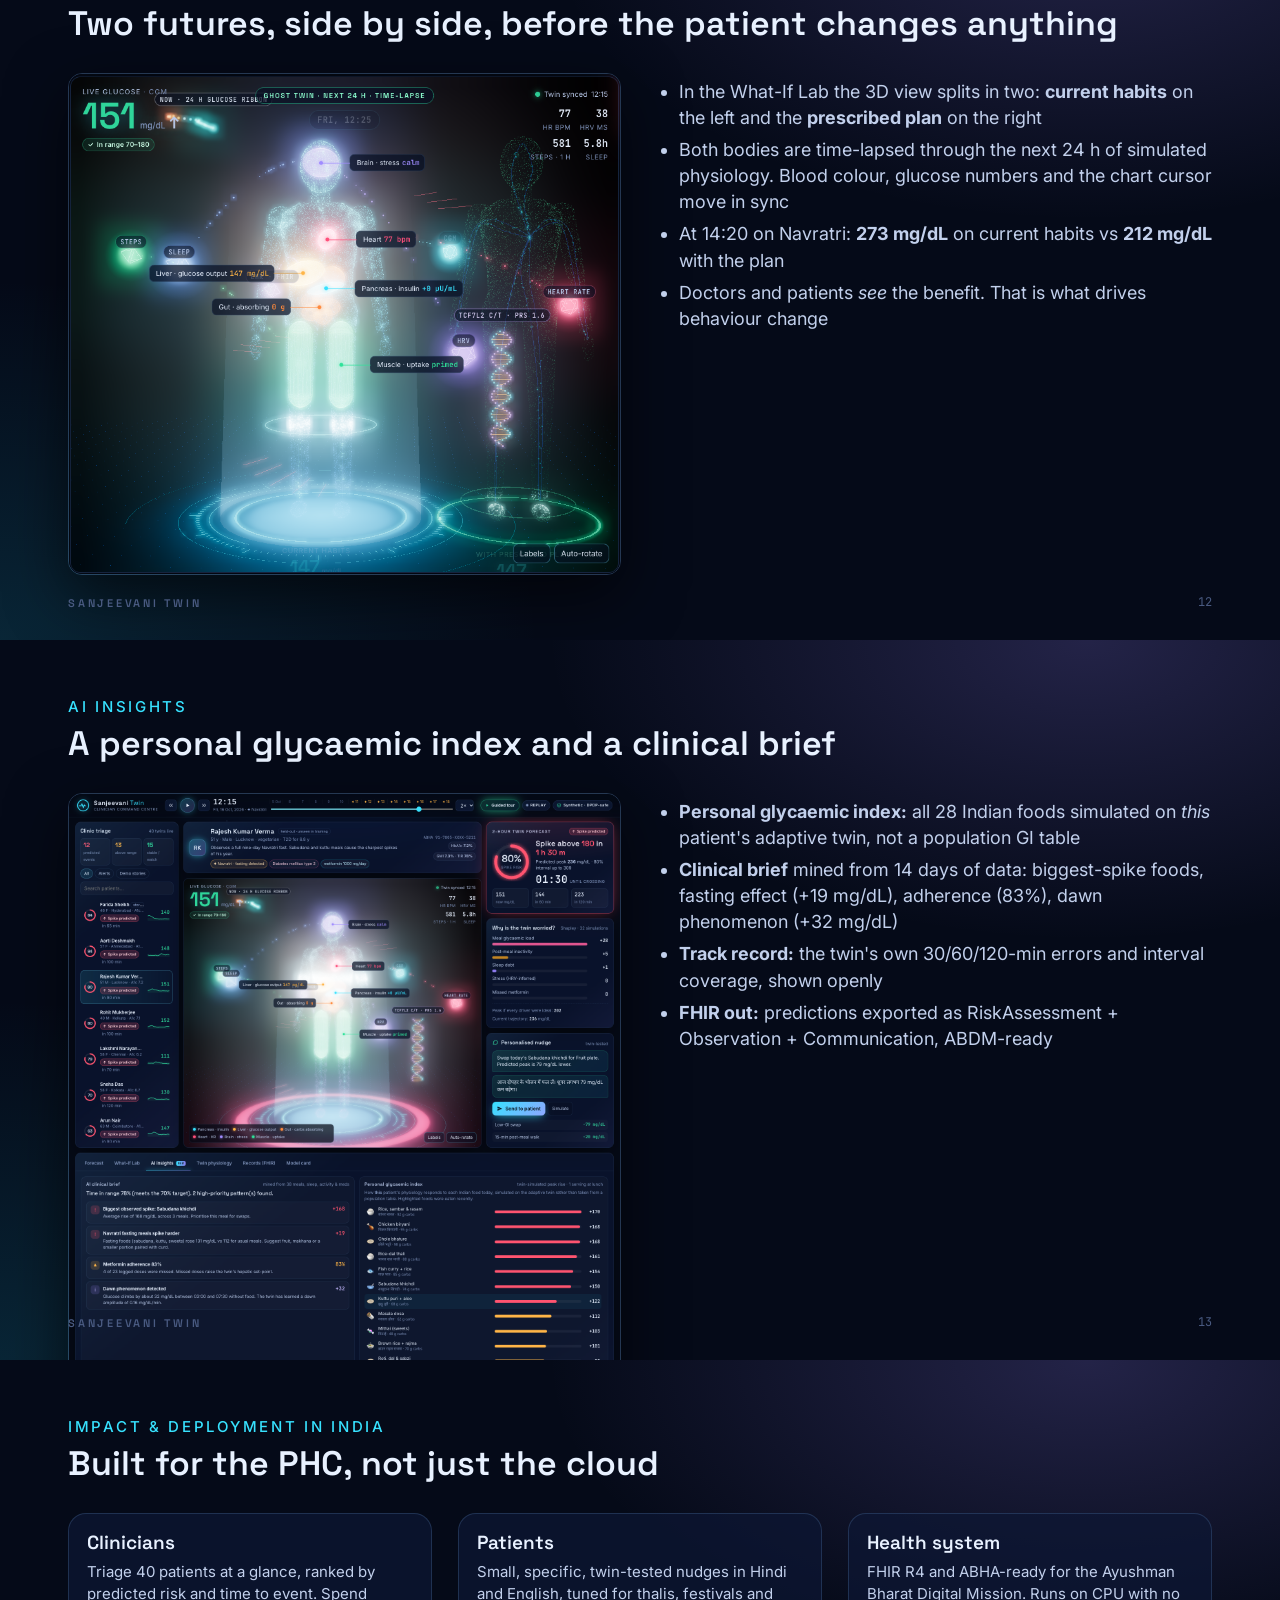
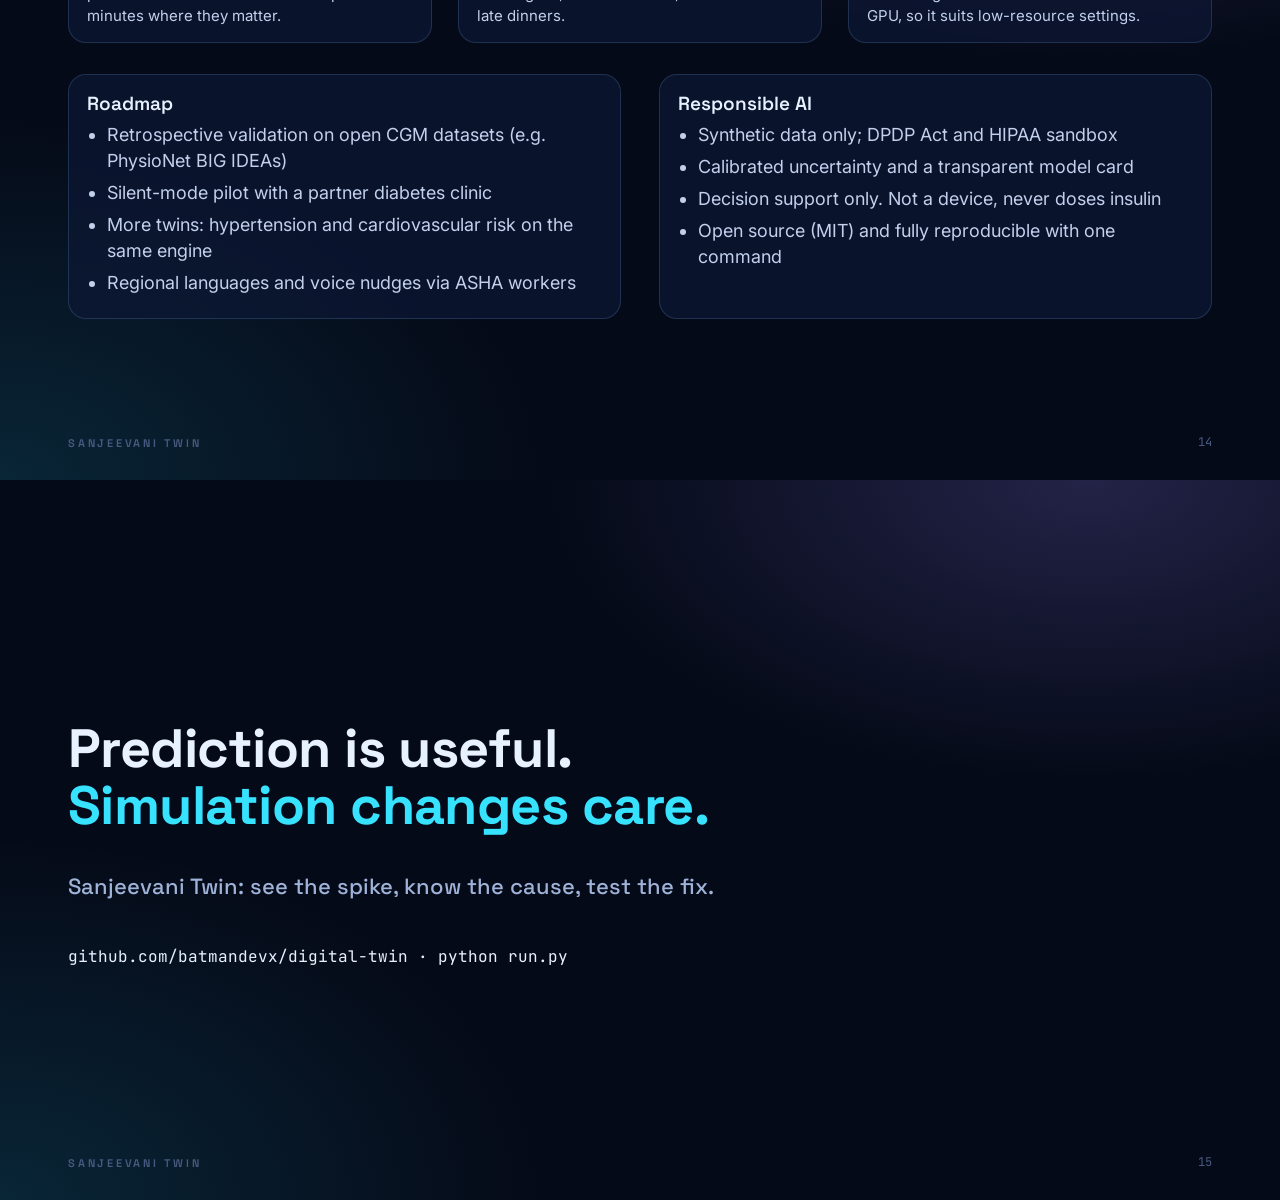
==== commit 661c4933: "Add team details (VIT Chennai) and NotebookLM script" ====
--- a/docs/src/presentation.html
+++ b/docs/src/presentation.html
@@ -50,7 +50,7 @@
   <h1 style="margin-top:8mm;font-size:72px">Sanjeevani <span class="accent">Twin</span></h1>
   <div style="font:500 28px 'Space Grotesk';margin-top:5mm;max-width:230mm">A hybrid physiology + AI digital twin that predicts Type 2 Diabetes glucose spikes <span class="accent">2 hours before they happen</span>, explains why, and tests the fix on a virtual patient.</div>
   <div style="margin-top:10mm"><span class="pill">FHIR R4 EHR + CGM, HR, HRV, sleep, steps</span><span class="pill">Personalised physiology</span><span class="pill">Conformal AI</span><span class="pill">3D clinician dashboard</span><span class="pill">Built for India</span></div>
-  <div class="muted" style="margin-top:14mm;font-size:16px">Team: &lt;TEAM NAME&gt; · &lt;COLLEGE / INCUBATOR&gt; · &lt;Member names&gt;</div>
+  <div class="muted" style="margin-top:14mm;font-size:16px">Ayush Upadhyay · Vellore Institute of Technology (VIT), Chennai</div>
 </section>
 
 <section class="slide" data-n="02">
@@ -223,7 +223,7 @@
 <section class="slide" data-n="15" style="display:flex;flex-direction:column;justify-content:center">
   <h1>Prediction is useful.<br><span class="accent">Simulation changes care.</span></h1>
   <div style="font:500 22px 'Space Grotesk';margin-top:10mm" class="muted">Sanjeevani Twin: see the spike, know the cause, test the fix.</div>
-  <div style="margin-top:12mm;font:16px 'JetBrains Mono'">github.com/&lt;your-handle&gt;/&lt;TeamName_CollegeName&gt; · python run.py</div>
+  <div style="margin-top:12mm;font:16px 'JetBrains Mono'">github.com/batmandevx/digital-twin · python run.py</div>
 </section>
 
 </body>
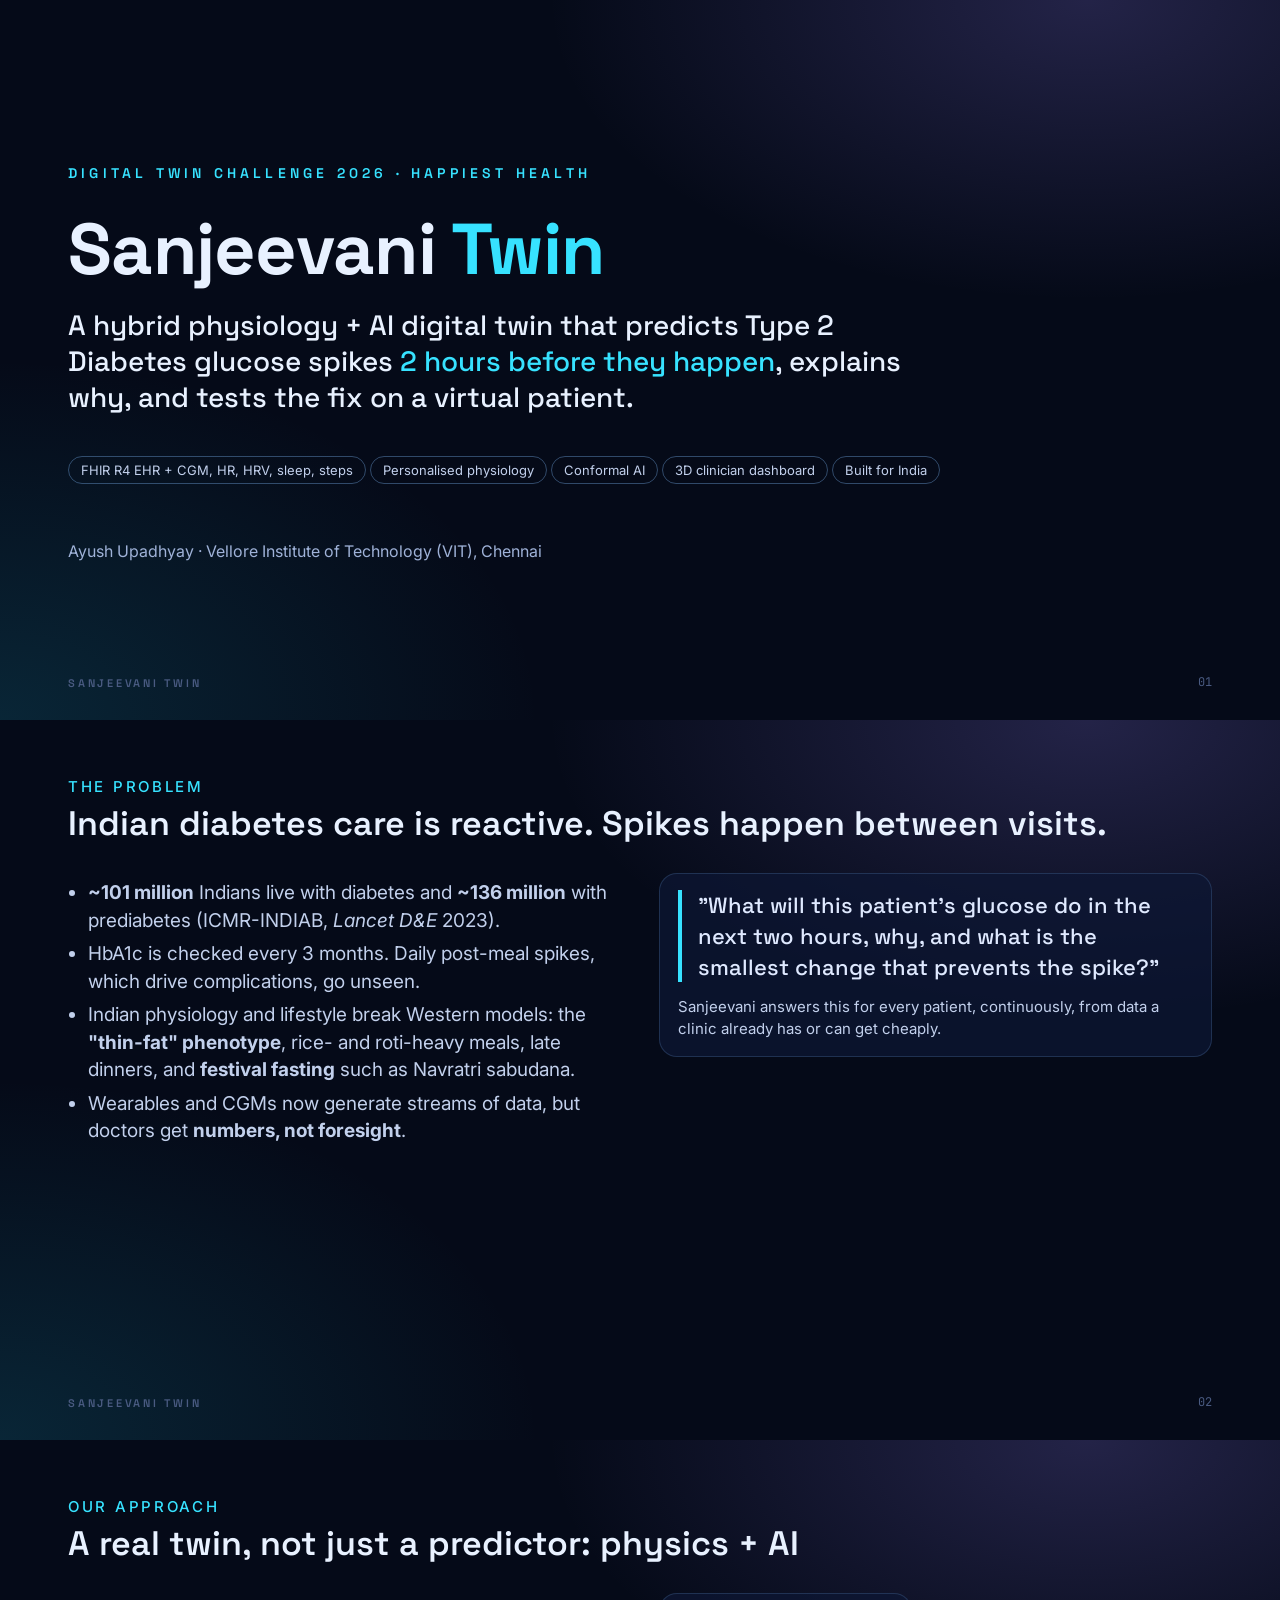
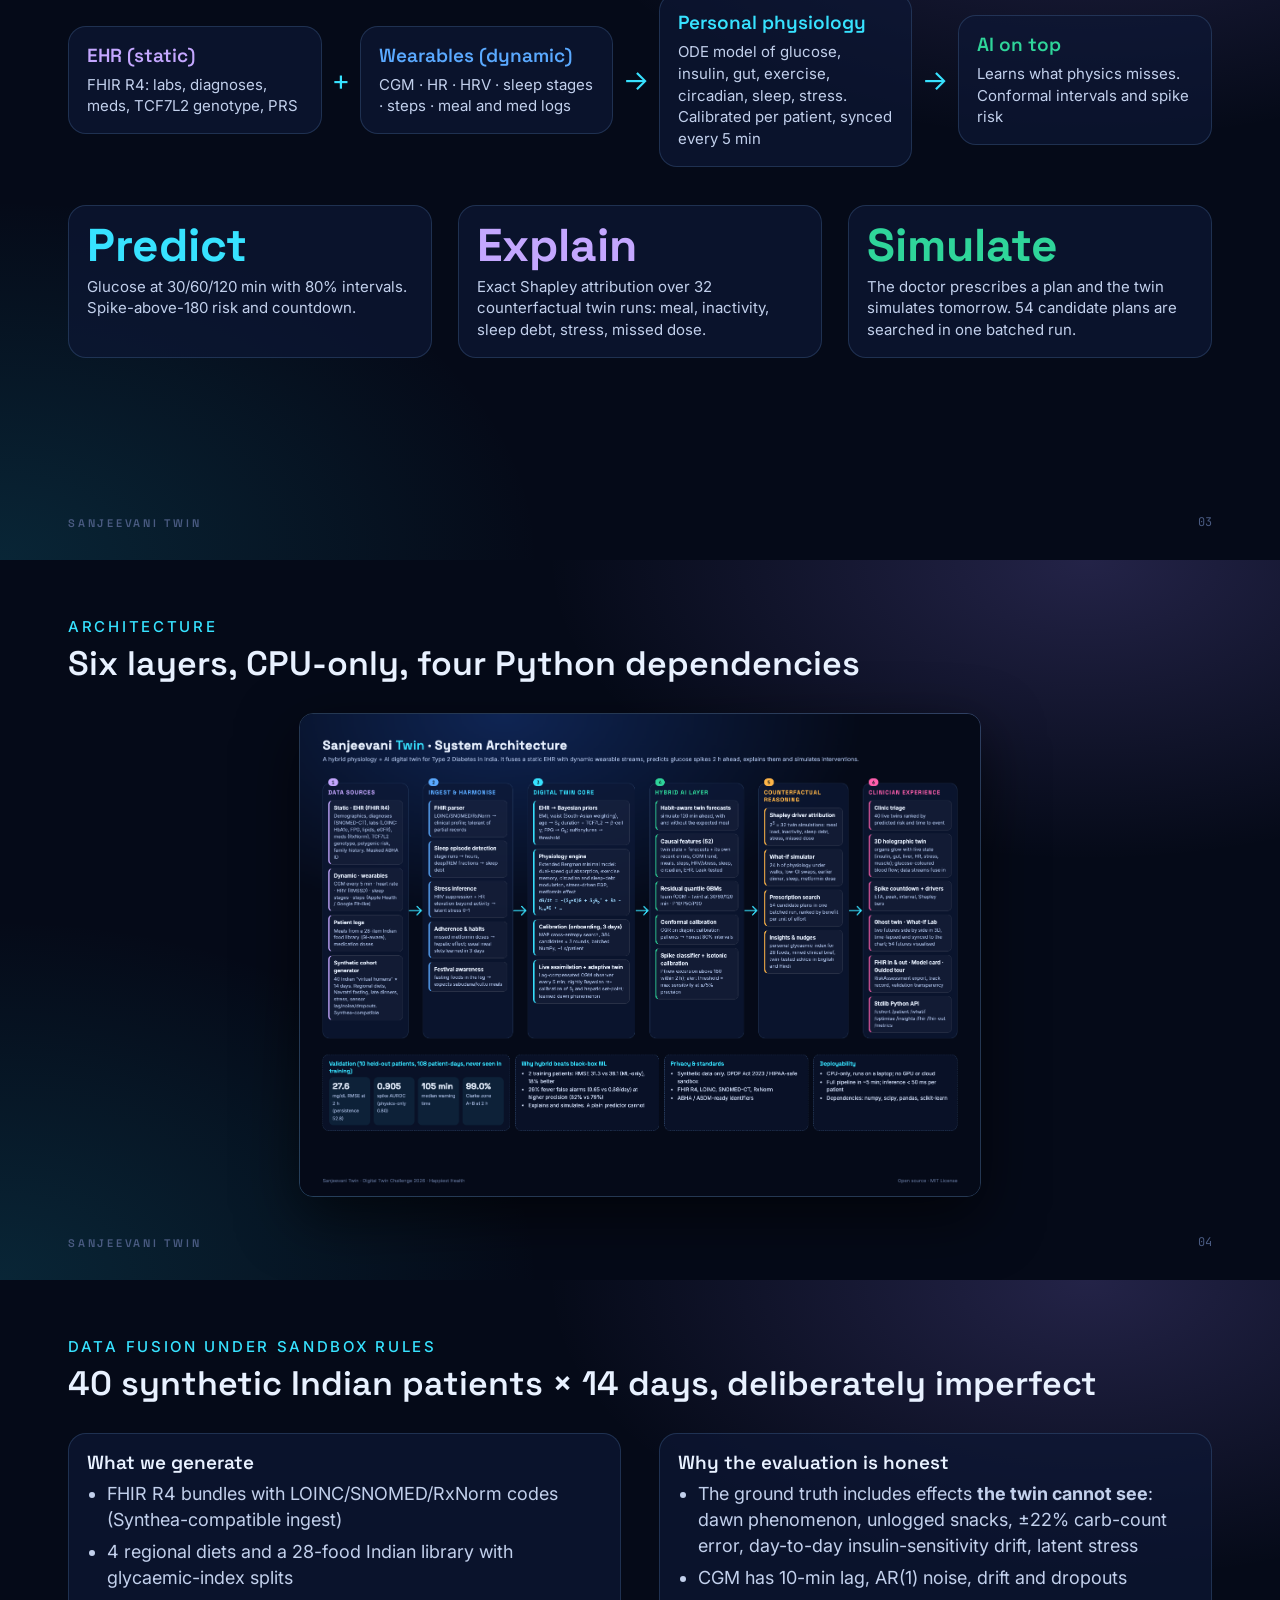
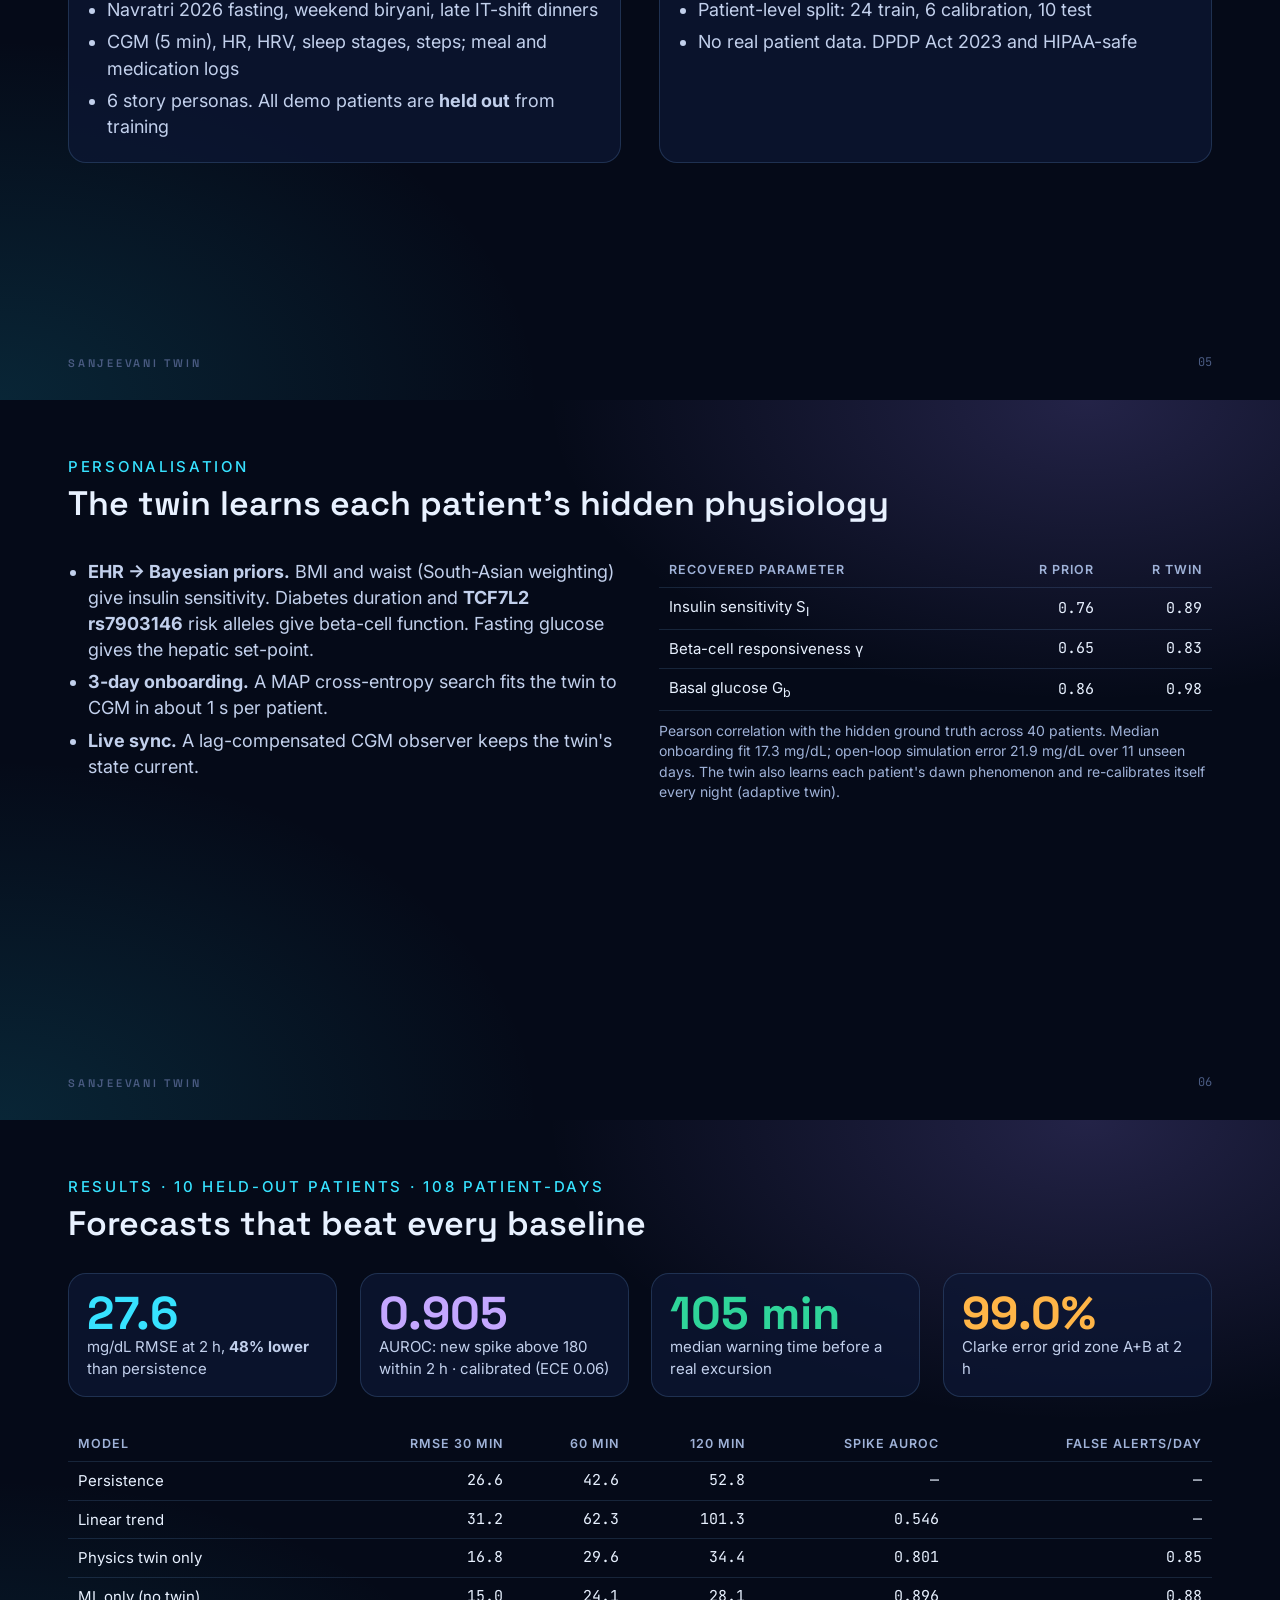
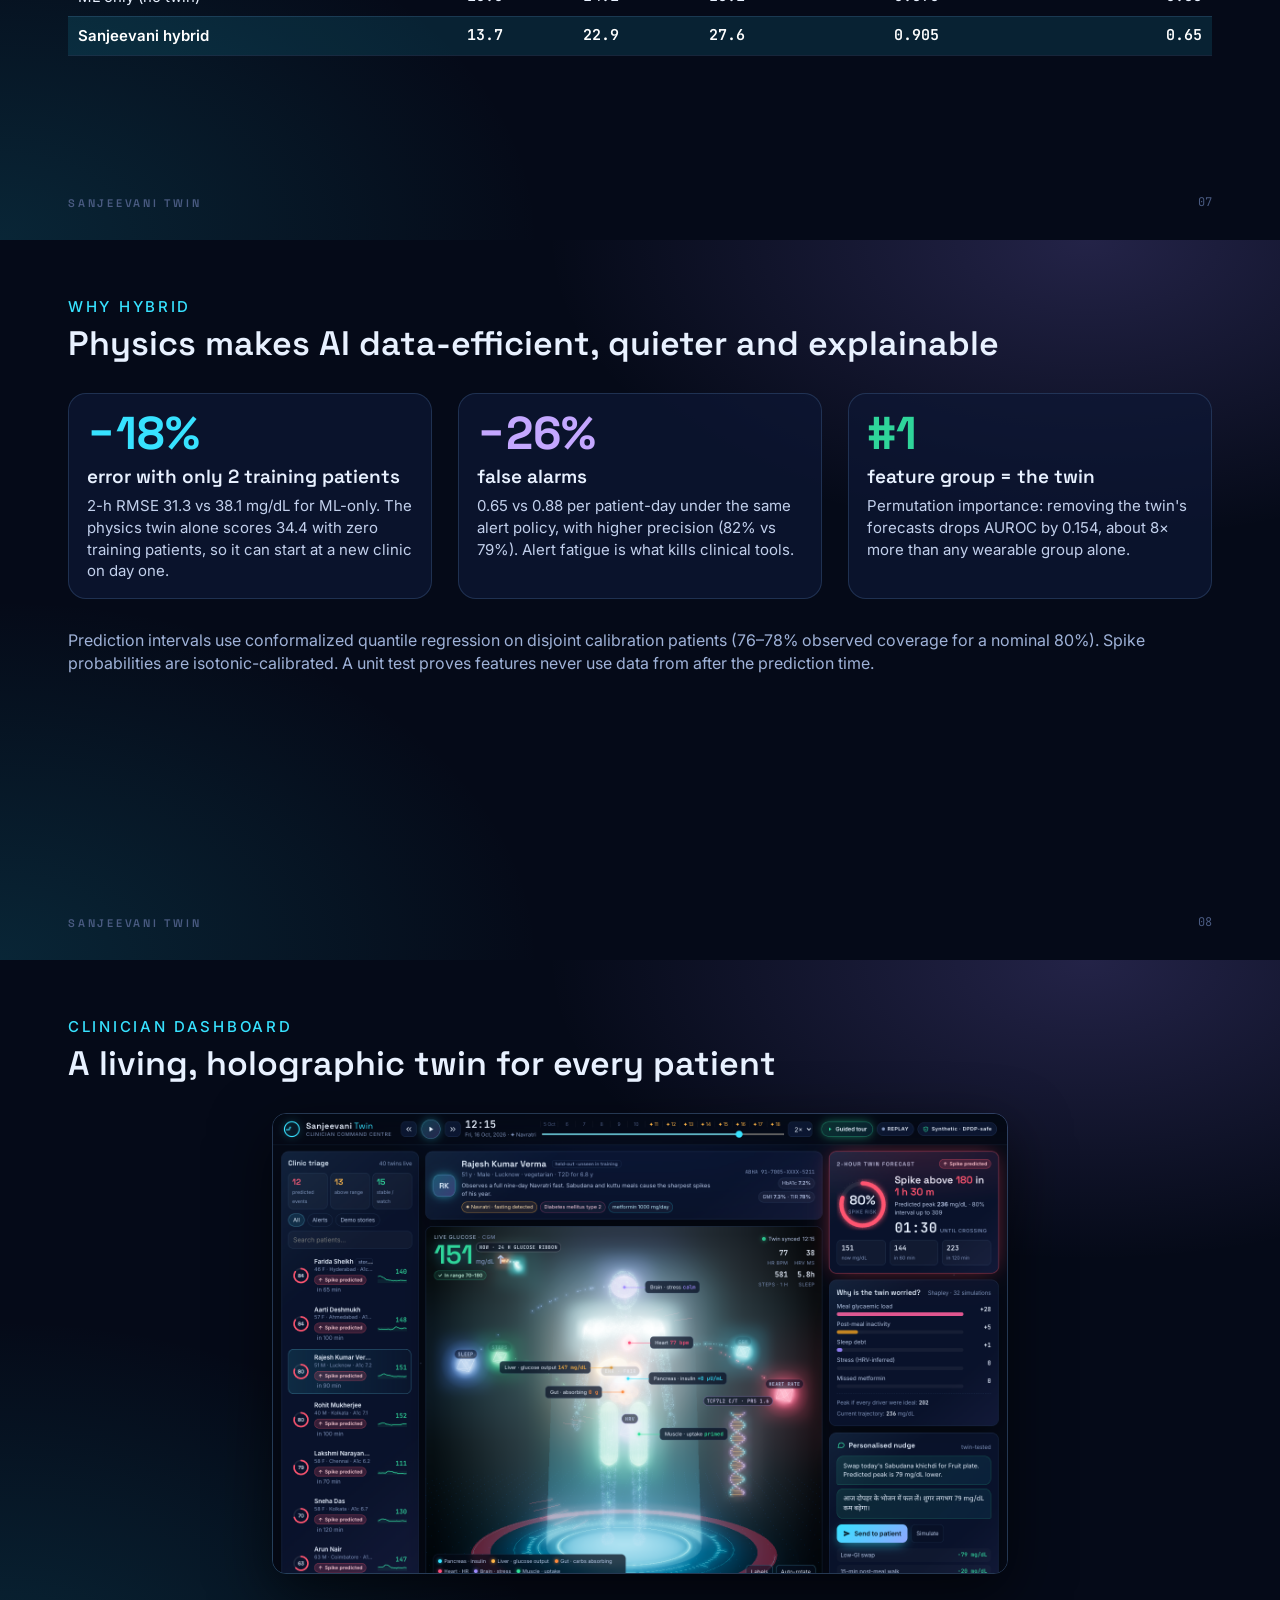
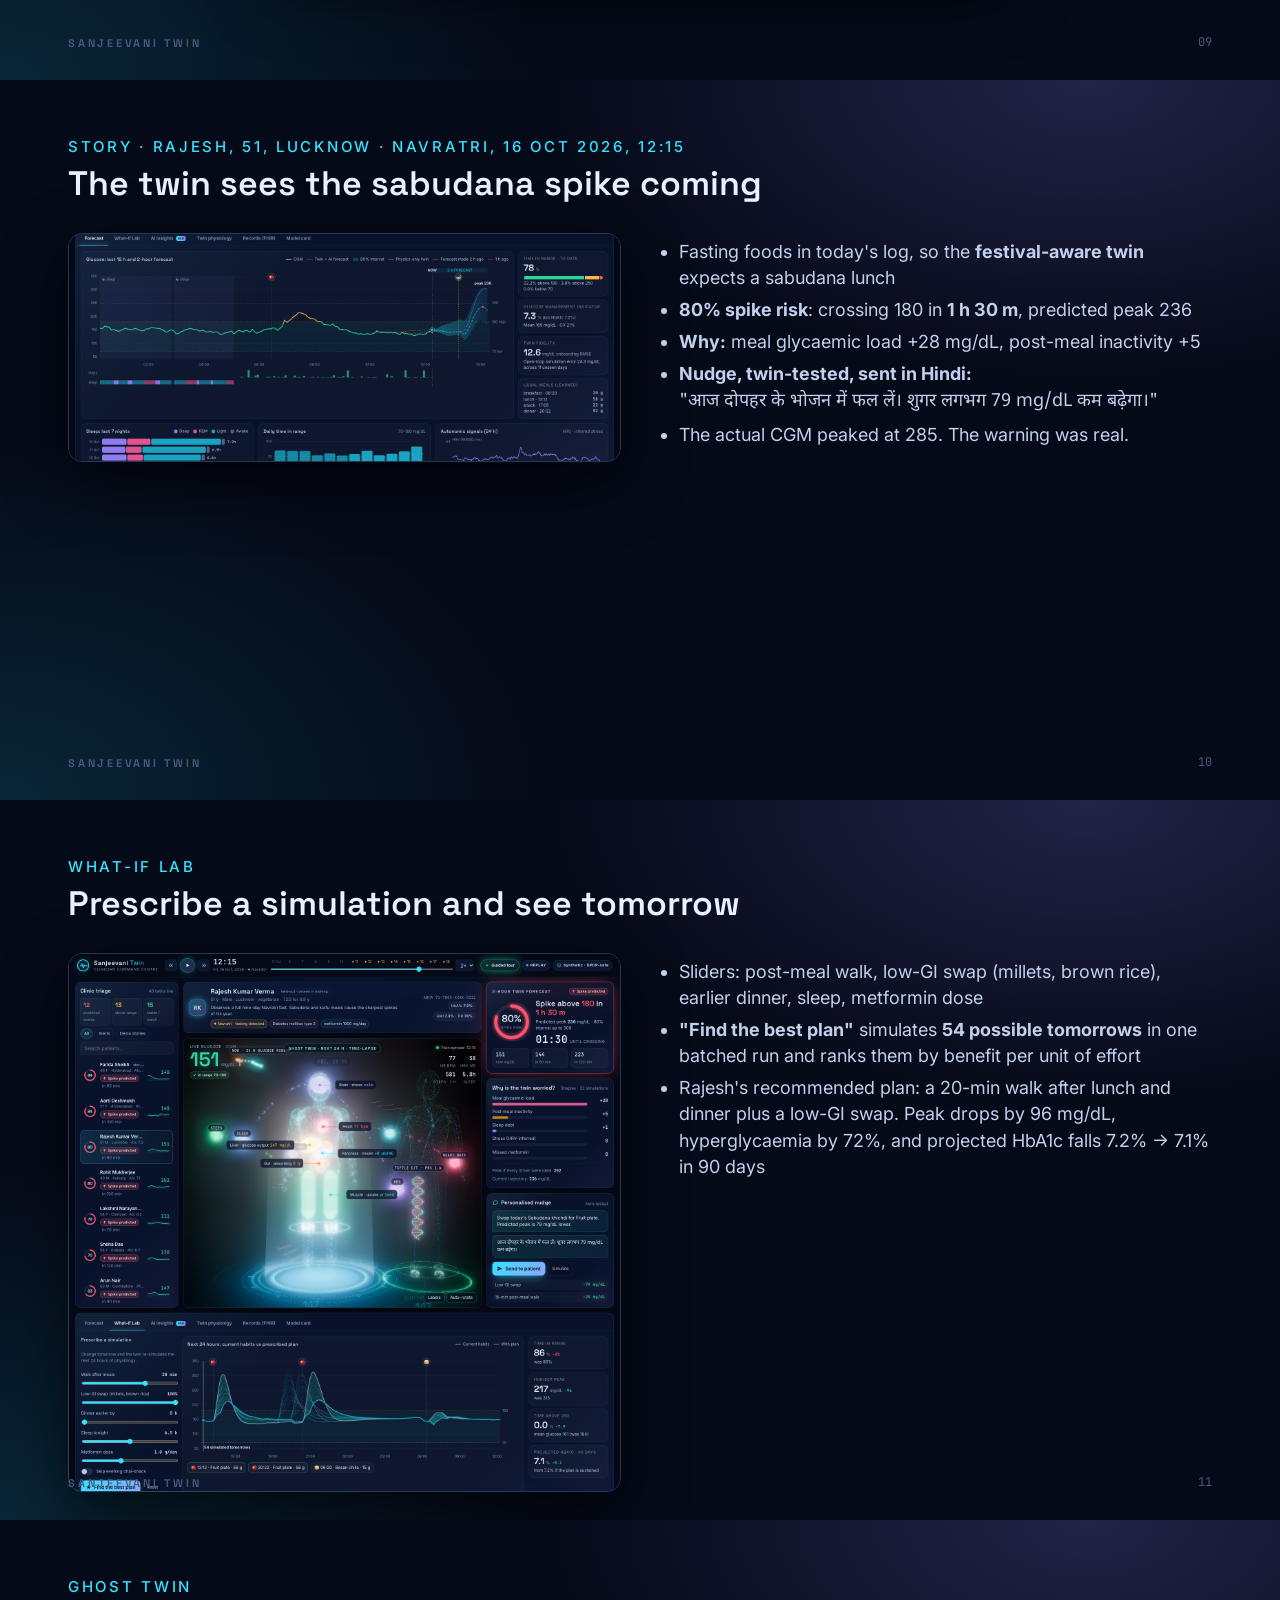
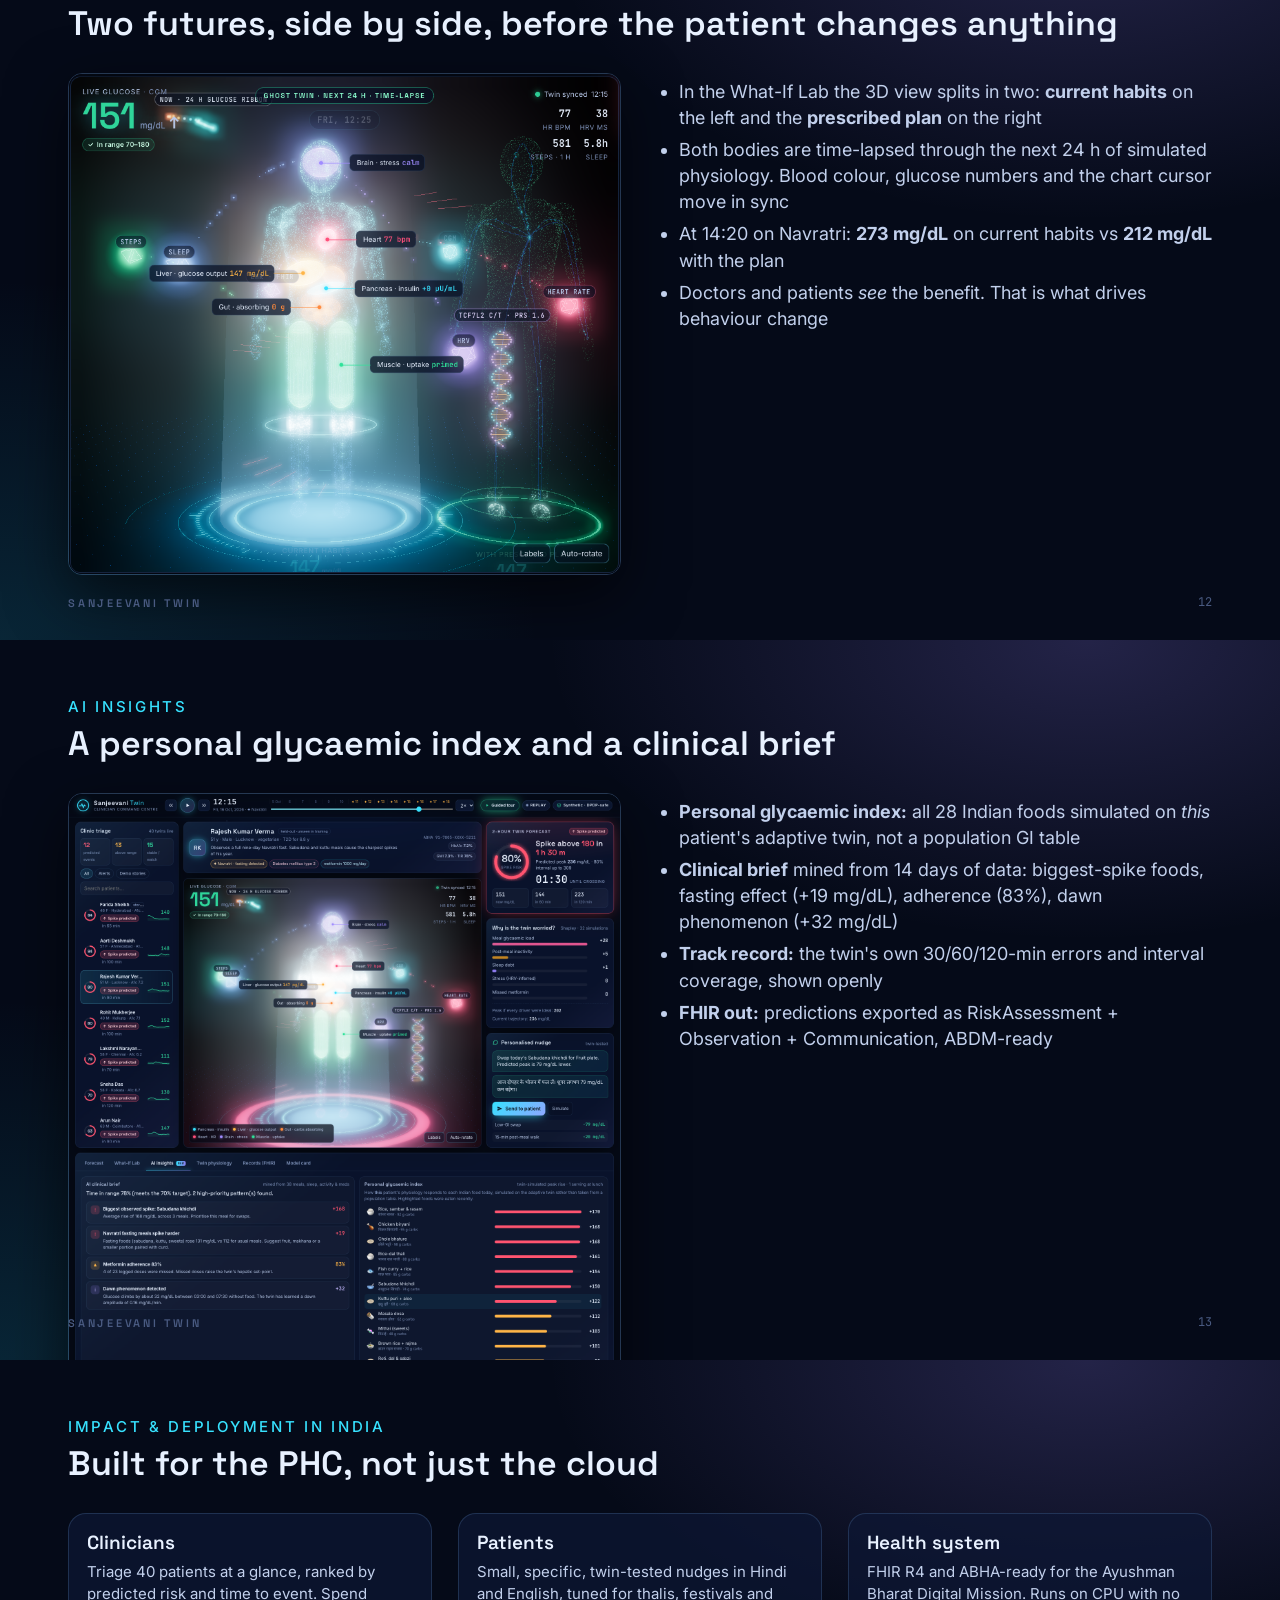
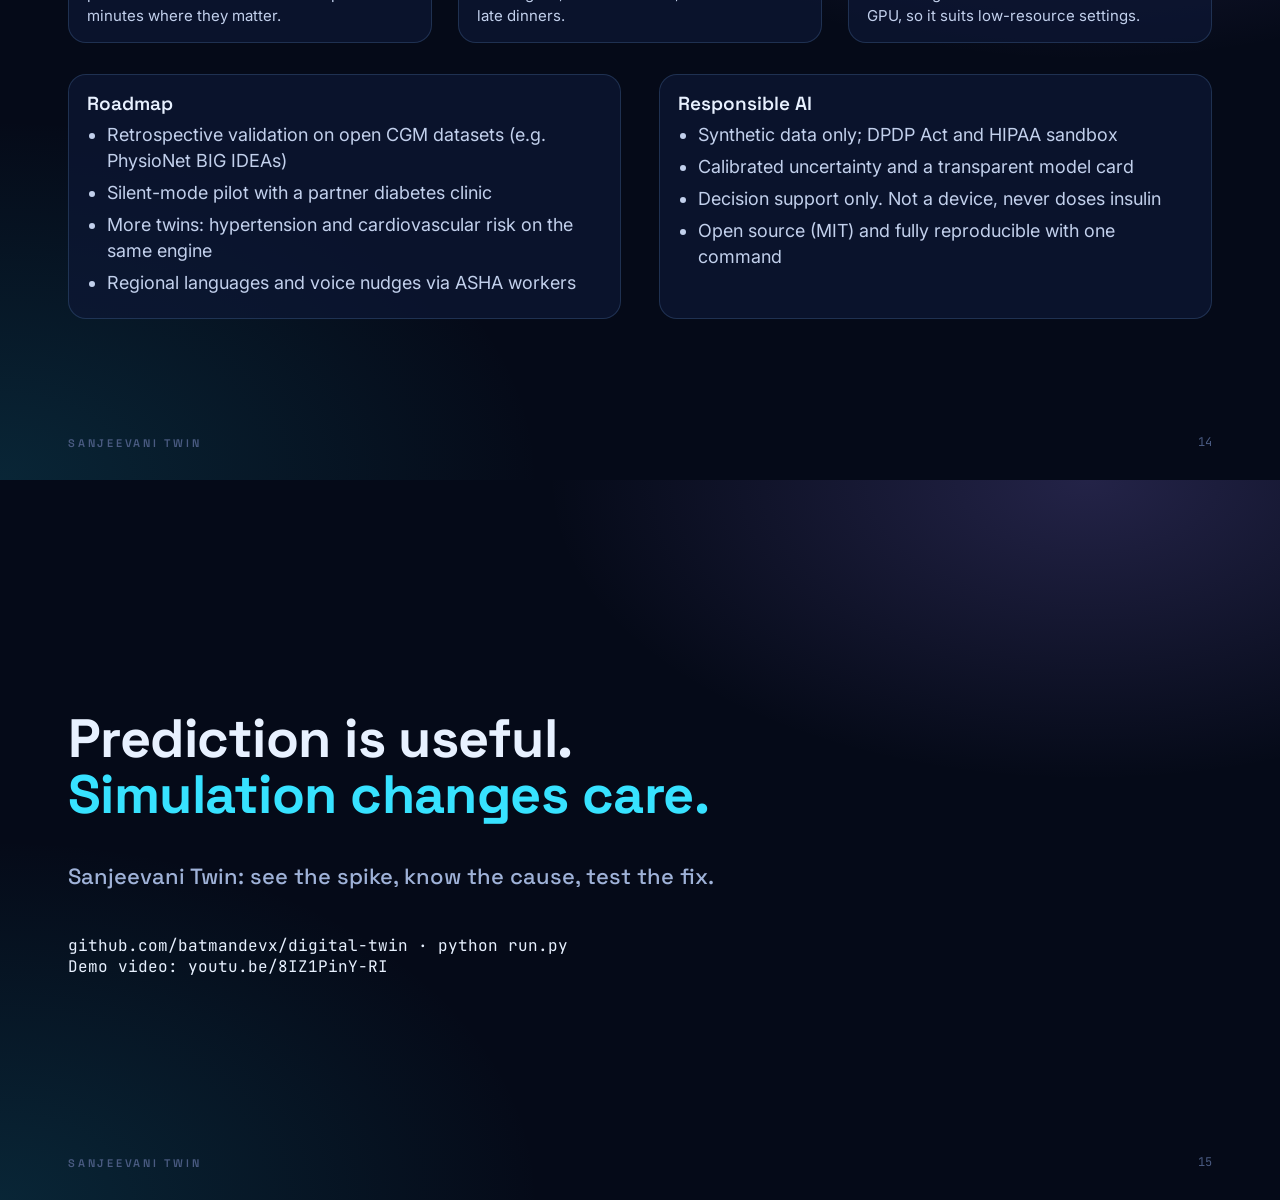
==== commit 2c998e1e: "Add demo video link" ====
--- a/docs/src/presentation.html
+++ b/docs/src/presentation.html
@@ -223,7 +223,7 @@
 <section class="slide" data-n="15" style="display:flex;flex-direction:column;justify-content:center">
   <h1>Prediction is useful.<br><span class="accent">Simulation changes care.</span></h1>
   <div style="font:500 22px 'Space Grotesk';margin-top:10mm" class="muted">Sanjeevani Twin: see the spike, know the cause, test the fix.</div>
-  <div style="margin-top:12mm;font:16px 'JetBrains Mono'">github.com/batmandevx/digital-twin · python run.py</div>
+  <div style="margin-top:12mm;font:16px 'JetBrains Mono'">github.com/batmandevx/digital-twin · python run.py<br>Demo video: youtu.be/8IZ1PinY-RI</div>
 </section>
 
 </body>
